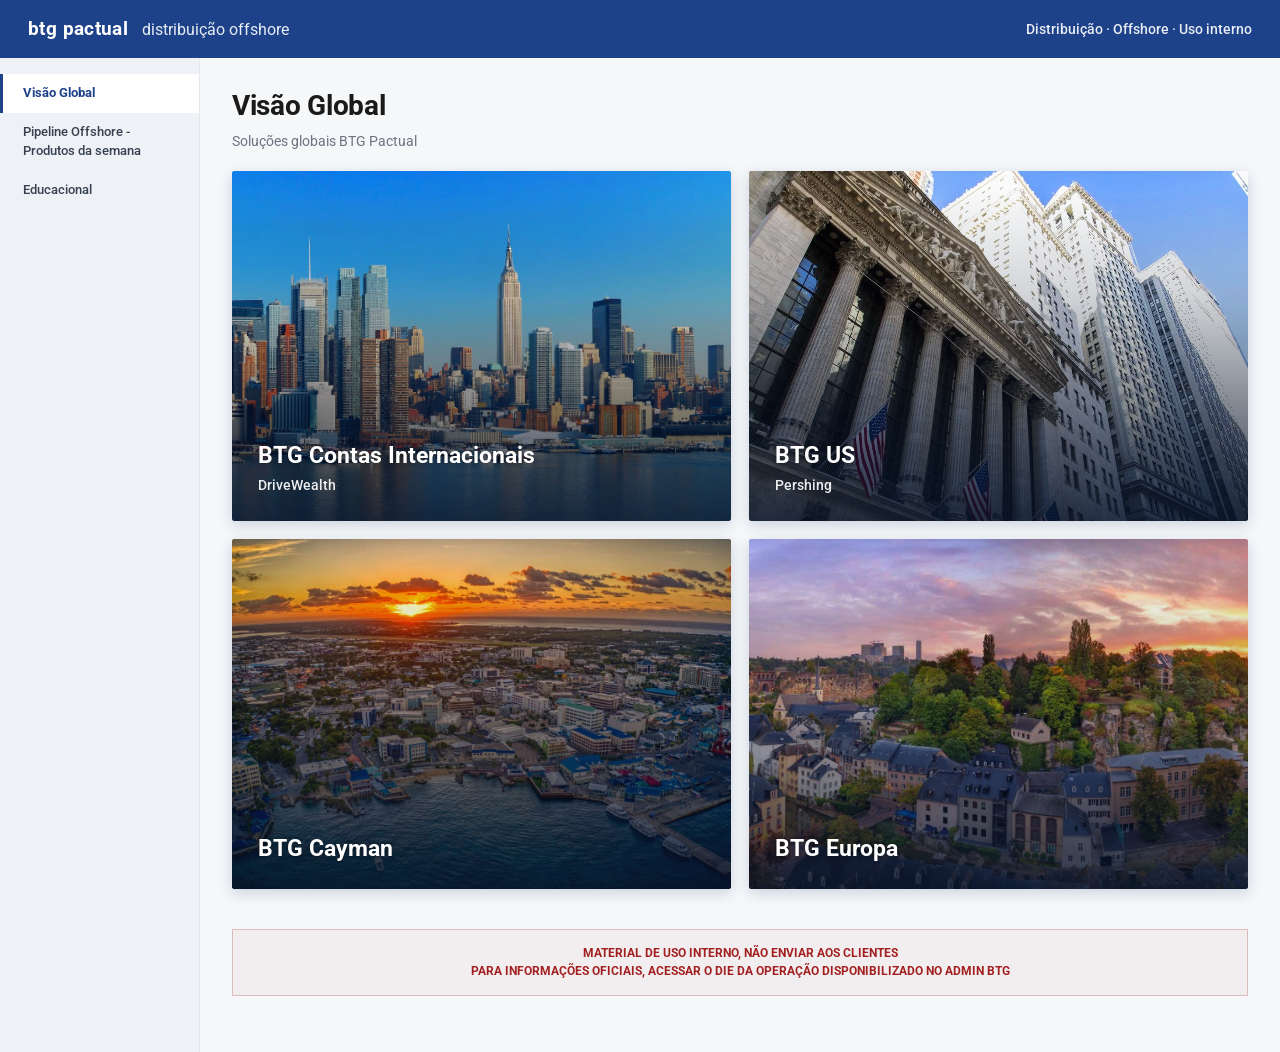
==== index.html @ d30102b4 "Update global platform card images Co-authored-by: Copilot <223556219+Copilot@users.noreply.github.c" ====
<!DOCTYPE html>
<html lang="pt-BR">
<head>
<meta charset="UTF-8"/>
<meta name="viewport" content="width=device-width, initial-scale=1"/>
<title>Visão Global — Distribuição Offshore | BTG Pactual</title>
<link rel="preconnect" href="https://fonts.googleapis.com"/>
<link rel="preconnect" href="https://fonts.gstatic.com" crossorigin/>
<link href="https://fonts.googleapis.com/css2?family=Roboto:wght@400;500;700&display=swap" rel="stylesheet"/>
<link rel="stylesheet" href="./hub.css"/>
</head>
<body>
<header class="topbar">
  <div class="topbar-brand">btg pactual <span>distribuição offshore</span></div>
  <div class="topbar-right">Distribuição · Offshore · Uso interno</div>
</header>
<div class="layout">
  <nav class="sidebar" aria-label="Navegação">
    <a class="nav-item active" href="./index.html">Visão Global</a>
    <a class="nav-item" href="./empresas.html">Pipeline Offshore - Produtos da semana</a>
    <a class="nav-item" href="./educacional.html">Educacional</a>
  </nav>
  <main class="main">
    <div class="page-head">
      <div>
        <h1>Visão Global</h1>
        <p class="sub">Soluções globais BTG Pactual</p>
      </div>
    </div>
    <div class="global-cards" aria-label="Soluções globais">
      <a class="global-card global-card-contas" href="./contas-internacionais.html" aria-label="BTG Contas Internacionais (DriveWealth)">
        <span class="global-card-title">BTG Contas Internacionais</span>
        <span class="global-card-detail">DriveWealth</span>
      </a>
      <a class="global-card global-card-us" href="./btg-us.html" aria-label="BTG US (Pershing)">
        <span class="global-card-title">BTG US</span>
        <span class="global-card-detail">Pershing</span>
      </a>
      <a class="global-card global-card-cayman" href="./btg-cayman.html" aria-label="BTG Cayman">
        <span class="global-card-title">BTG Cayman</span>
      </a>
      <a class="global-card global-card-europa" href="./btg-europa.html" aria-label="BTG Europa">
        <span class="global-card-title">BTG Europa</span>
      </a>
    </div>
    <p class="footer-alert">
      <strong>MATERIAL DE USO INTERNO, NÃO ENVIAR AOS CLIENTES</strong><br />
      <strong>PARA INFORMAÇÕES OFICIAIS, ACESSAR O DIE DA OPERAÇÃO DISPONIBILIZADO NO ADMIN BTG</strong>
    </p>
  </main>
</div>
</body>
</html>
---- hub.css ----
:root{
  --navy:#1D428A;--navy-deep:#0F2A5C;--ink:#1a1a1a;--muted:#6b7280;--line:#e5e7eb;
  --bg:#F5F7F9;--card:#ffffff;--link:#1D428A;--up:#0d7a3f;--down:#c0392b;
  --font:"Roboto",system-ui,-apple-system,sans-serif;
}
*{box-sizing:border-box;margin:0;padding:0}
body{font-family:var(--font);color:var(--ink);background:var(--bg);min-height:100vh;line-height:1.45;-webkit-font-smoothing:antialiased}
.topbar{background:var(--navy);color:#fff;padding:0 28px;height:58px;display:flex;align-items:center;justify-content:space-between}
.topbar-brand{font-size:19px;font-weight:700;letter-spacing:.02em;text-transform:lowercase}
.topbar-brand span{font-weight:400;opacity:.9;margin-left:8px;font-size:16px;text-transform:none;letter-spacing:0}
.topbar-right{font-size:14px;opacity:.9;font-weight:500}
.layout{display:flex;min-height:calc(100vh - 58px)}
.sidebar{width:200px;flex-shrink:0;background:#eef1f5;border-right:1px solid var(--line);padding:16px 0;display:flex;flex-direction:column}
.nav-item{display:block;width:100%;text-align:left;appearance:none;border:0;background:transparent;padding:10px 20px;font:inherit;font-size:13px;font-weight:500;color:#374151;cursor:pointer;border-left:3px solid transparent;text-decoration:none}
.nav-item:hover{background:rgba(255,255,255,.55);text-decoration:none;color:#374151}
.nav-item.active{background:#fff;color:var(--navy);border-left-color:var(--navy);font-weight:700}
.main{flex:1;min-width:0;padding:28px 32px 56px}
.page-head{display:flex;justify-content:space-between;align-items:flex-start;gap:16px;margin-bottom:20px;flex-wrap:wrap}
.page-head h1{font-size:28px;font-weight:700;color:var(--ink);letter-spacing:-.01em}
.page-head .sub{margin-top:4px;font-size:14px;color:var(--muted)}
.sec-head{margin:28px 0 12px}
.sec-head:first-child{margin-top:8px}
.sec-head h2{font-size:18px;font-weight:700;color:var(--ink)}
.sec-head p{font-size:13px;color:var(--muted);margin-top:2px}
.table-wrap{background:var(--card);border:1px solid var(--line);border-radius:2px;overflow:auto}
.data-table{width:100%;border-collapse:collapse;font-size:13px}
.data-table thead th{text-align:left;font-size:11px;font-weight:500;color:var(--muted);letter-spacing:.02em;padding:10px 14px;border-bottom:1px solid var(--line);white-space:nowrap;background:#fafbfc}
.data-table thead th+th{border-left:1px solid #eef0f3}
.data-table tbody td{padding:12px 14px;border-bottom:1px solid #f0f2f5;vertical-align:middle}
.footer-alert{display:block;margin:40px 0 0;text-align:center;font-size:12px;font-weight:700;color:#a32020;line-height:1.55;padding:14px 16px;border:1px solid rgba(163,32,32,.25);background:rgba(163,32,32,.04)}
.ov-grid{display:grid;grid-template-columns:180px 1fr;gap:20px;align-items:start;margin-top:8px}
.ov-stat{background:var(--card);border:1px solid var(--line);border-radius:2px;padding:22px 20px;text-align:center}
.ov-stat-n{font-size:40px;font-weight:700;color:var(--navy);line-height:1}
.ov-stat-l{margin-top:8px;font-size:13px;color:var(--muted);font-weight:500}
.ov-panel{background:var(--card);border:1px solid var(--line);border-radius:2px;padding:18px 20px}
.ov-panel h2{font-size:15px;font-weight:700;margin-bottom:14px;color:var(--ink)}
.ov-empty{font-size:13px;color:var(--muted);padding:8px 0 4px}
.global-cards{display:grid;grid-template-columns:repeat(2,minmax(0,1fr));gap:18px}
.global-card{position:relative;min-height:350px;display:flex;flex-direction:column;justify-content:flex-end;overflow:hidden;padding:26px;color:#fff;text-decoration:none;background-color:var(--navy-deep);background-position:center;background-size:cover;border-radius:3px;box-shadow:0 4px 14px rgba(15,42,92,.18);transition:transform .18s ease,box-shadow .18s ease}
.global-card::after{position:absolute;inset:0;z-index:0;content:"";background:inherit;filter:brightness(1.08) contrast(1.06) saturate(1.1)}
.global-card::before{position:absolute;inset:0;z-index:1;content:"";background:linear-gradient(180deg,rgba(8,20,40,.02) 5%,rgba(8,20,40,.18) 35%,rgba(8,20,40,.84) 100%);transition:background .18s ease}
.global-card:hover,.global-card:focus-visible{transform:translateY(-3px);box-shadow:0 9px 22px rgba(15,42,92,.28);outline:2px solid #fff;outline-offset:-5px}
.global-card-title,.global-card-detail{position:relative;z-index:2}
.global-card-title{font-size:23px;font-weight:700;line-height:1.2;text-shadow:0 1px 5px rgba(0,0,0,.4)}
.global-card-detail{margin-top:5px;font-size:14px;font-weight:500;opacity:.92}
.global-card-contas{background-image:url("./card-btg-contas-internacionais.jpeg");background-position:center 60%}
.global-card-us{background-image:url("./card-btg-us.jpeg");background-position:center 52%}
.global-card-cayman{background-image:url("./card-btg-cayman.jpeg");background-position:center 58%}
.global-card-europa{background-image:url("./card-btg-europa.jpeg")}
.global-card-europa{background-position:center 76%}
.pipeline-section+.pipeline-section{margin-top:28px}
.pipeline-cards,.section-cards{display:grid;gap:16px}
.pipeline-cards-three{grid-template-columns:repeat(3,minmax(0,1fr))}
.pipeline-cards-two,.section-cards{grid-template-columns:repeat(2,minmax(0,1fr))}
.pipeline-card{min-height:150px;display:flex;flex-direction:column;justify-content:center;gap:8px;padding:20px;background:var(--card);border:1px solid var(--line);border-left:4px solid var(--navy);box-shadow:0 2px 8px rgba(15,42,92,.06)}
.pipeline-card-number,.section-card-icon{font-size:11px;font-weight:700;letter-spacing:.08em;color:var(--navy)}
.pipeline-card h3{font-size:16px;font-weight:700;color:var(--ink)}
.pipeline-card p{font-size:13px;color:var(--muted)}
.pipeline-card .pipeline-description{line-height:1.55}
.pipeline-footnote{display:block;font-size:12px}
.pipeline-chart{display:block;width:100%;height:auto;max-height:230px;object-fit:contain}
.pipeline-details,.investment-details{display:grid;gap:8px;margin:0}
.pipeline-details div,.investment-details div{display:flex;justify-content:space-between;gap:12px;padding-top:7px;border-top:1px solid #eef0f3}
.pipeline-details dt,.investment-details dt{font-size:12px;color:var(--muted)}
.pipeline-details dd,.investment-details dd{font-size:12px;font-weight:500;text-align:right}
.section-card{min-height:150px;display:flex;flex-direction:column;justify-content:center;gap:9px;padding:22px;background:var(--card);border:1px solid var(--line);border-left:4px solid var(--navy);color:var(--ink);text-decoration:none;box-shadow:0 2px 8px rgba(15,42,92,.06);transition:transform .18s ease,box-shadow .18s ease}
.section-card:hover,.section-card:focus-visible{transform:translateY(-2px);box-shadow:0 7px 16px rgba(15,42,92,.14);outline:2px solid var(--navy);outline-offset:2px}
.section-card-title{font-size:19px;font-weight:700;color:var(--navy)}
.section-card-detail{font-size:13px;color:var(--muted)}
.section-cards>.section-card:only-child{grid-column:1/-1}
.product-section{scroll-margin-top:24px;margin-top:24px;padding:20px 22px;background:var(--card);border:1px solid var(--line)}
.product-menu h2{font-size:18px;font-weight:700}
.product-section p{margin-top:8px;font-size:13px;color:var(--muted)}
.product-browser{display:grid;grid-template-columns:220px minmax(0,1fr);gap:20px;align-items:start}
.product-menu{padding:18px;background:#fafbfc;border:1px solid var(--line)}
.product-tabs{display:flex;flex-direction:column;gap:6px;margin-top:14px}
.product-tab{padding:10px 12px;border:0;border-left:3px solid transparent;background:transparent;color:#374151;text-align:left;font:inherit;font-size:13px;cursor:pointer}
.product-tab:hover{background:#eef1f5}
.product-tab:focus-visible{outline:2px solid var(--navy);outline-offset:2px}
.product-tab[aria-selected="true"]{border-left-color:var(--navy);background:#eef3fb;color:var(--navy);font-weight:700}
.product-content{min-width:0}
.product-panel[hidden]{display:none}
.product-empty{padding:18px;background:#fafbfc;border:1px solid var(--line)}
.investment-products{display:grid;grid-template-columns:repeat(2,minmax(0,1fr));gap:16px;margin-top:16px}
.product-panel .investment-products{margin-top:0}
.investment-card{display:flex;flex-direction:column;align-items:flex-start;gap:10px;padding:20px;background:var(--card);border:1px solid var(--line);border-left:4px solid var(--navy);box-shadow:0 2px 8px rgba(15,42,92,.06)}
.investment-card .investment-type{margin:0;font-size:12px;font-weight:500;color:var(--muted)}
.investment-card h3{font-size:16px;line-height:1.35;color:var(--navy)}
.investment-card .investment-name{margin:0;font-size:14px;font-weight:500;line-height:1.5;color:var(--ink)}
.investment-return{display:flex;align-items:baseline;gap:7px;color:var(--up);font-size:13px}
.investment-return strong{font-size:18px}
.investment-return span{font-size:12px}
.investment-details{width:100%;margin-top:3px}
.etf-browser{display:grid;grid-template-columns:minmax(190px,230px) minmax(0,1fr);gap:16px;align-items:start}
.etf-class-menu{display:flex;flex-direction:column;gap:4px;padding:14px;background:#fafbfc;border:1px solid var(--line);max-height:620px;overflow-y:auto}
.etf-class-tab{width:100%;padding:9px 10px;border:0;border-left:3px solid transparent;background:transparent;color:#374151;text-align:left;font:inherit;font-size:12px;line-height:1.35;cursor:pointer}
.etf-class-tab:hover,.etf-class-tab:focus-visible{background:#eef1f5;outline:none}
.etf-class-tab.active{border-left-color:var(--navy);background:#eef3fb;color:var(--navy);font-weight:700}
.etf-group-head{margin-bottom:12px;padding:12px 14px;background:var(--navy);color:#fff}
.etf-group-head h3{font-size:15px}
.etf-products{display:grid;grid-template-columns:repeat(2,minmax(0,1fr));gap:12px}
.etf-card{display:flex;flex-direction:column;gap:10px;padding:16px;background:#fff;border:1px solid var(--line);border-left:3px solid var(--navy);box-shadow:0 2px 8px rgba(15,42,92,.05)}
.etf-card h4{font-size:14px;line-height:1.35;color:var(--navy)}
.etf-details{display:grid;gap:7px}
.etf-details div{display:flex;justify-content:space-between;gap:10px;padding-top:6px;border-top:1px solid #eef0f3}
.etf-details dt{font-size:11px;color:var(--muted)}
.etf-details dd{font-size:11px;font-weight:500;text-align:right}
.fixed-income-browser{display:grid;grid-template-columns:minmax(190px,230px) minmax(0,1fr);gap:16px;align-items:start}
.fixed-income-class-menu{display:flex;flex-direction:column;gap:4px;padding:14px;background:#fafbfc;border:1px solid var(--line)}
.fixed-income-class-tab{width:100%;padding:9px 10px;border:0;border-left:3px solid transparent;background:transparent;color:#374151;text-align:left;font:inherit;font-size:12px;line-height:1.35;cursor:pointer}
.fixed-income-class-tab:hover,.fixed-income-class-tab:focus-visible{background:#eef1f5;outline:none}
.fixed-income-class-tab.active{border-left-color:var(--navy);background:#eef3fb;color:var(--navy);font-weight:700}
.fixed-income-group-head{margin-bottom:12px;padding:12px 14px;background:var(--navy);color:#fff}
.fixed-income-group-head h3{font-size:15px}
.fixed-income-products{display:grid;grid-template-columns:repeat(2,minmax(0,1fr));gap:12px}
.fixed-income-card{display:flex;flex-direction:column;gap:10px;padding:16px;background:#fff;border:1px solid var(--line);border-left:3px solid var(--navy);box-shadow:0 2px 8px rgba(15,42,92,.05)}
.fixed-income-card h4{font-size:14px;line-height:1.35;color:var(--navy)}
.fixed-income-details{display:grid;gap:7px}
.fixed-income-details div{display:flex;justify-content:space-between;gap:10px;padding-top:6px;border-top:1px solid #eef0f3}
.fixed-income-details dt{font-size:11px;color:var(--muted)}
.fixed-income-details dd{font-size:11px;font-weight:500;text-align:right}
.product-rate-notice{margin:0 0 12px;padding:10px 12px;background:#eef3fb;border-left:3px solid var(--navy);color:#35445d;font-size:12px;line-height:1.45}
.faq-notice{margin:0 0 18px;padding:12px 14px;background:#eef3fb;border-left:3px solid var(--navy);color:#35445d;font-size:13px}
.faq-layout{display:grid;grid-template-columns:minmax(220px,280px) minmax(0,1fr);gap:22px;align-items:start}
.faq-sidebar{position:sticky;top:18px;max-height:calc(100vh - 36px);overflow:auto;padding:18px;background:var(--card);border:1px solid var(--line)}
.faq-sidebar h2{margin-bottom:12px;font-size:16px}
.faq-topic-list{display:flex;flex-direction:column;gap:4px}
.faq-topic-button{width:100%;padding:9px 10px;border:0;border-left:3px solid transparent;background:transparent;color:#374151;text-align:left;font:inherit;font-size:12px;line-height:1.35;cursor:pointer}
.faq-topic-button:hover,.faq-topic-button:focus-visible{background:#eef1f5;outline:none}
.faq-topic-button.active{border-left-color:var(--navy);background:#eef3fb;color:var(--navy);font-weight:700}
.faq-question>summary::-webkit-details-marker{display:none}
.faq-question>summary::after{position:absolute;right:16px;top:50%;content:"+";font-size:18px;font-weight:400;color:var(--navy);transform:translateY(-50%)}
.faq-question[open]>summary::after{content:"−"}
.faq-category{scroll-margin-top:20px;margin-bottom:26px}
.faq-category[hidden]{display:none}
.faq-category h2{margin-bottom:14px;font-size:21px;color:var(--ink)}
.faq-subtopic{margin:20px 0 8px;font-size:15px;color:var(--navy)}
.faq-question{scroll-margin-top:16px;margin:0 0 8px;background:var(--card);border:1px solid var(--line)}
.faq-question>summary{position:relative;display:flex;align-items:flex-start;gap:12px;padding:15px 44px 15px 16px;font-size:14px;font-weight:500;cursor:pointer;list-style:none}
.faq-question[open]>summary{color:var(--navy);border-bottom:1px solid var(--line)}
.faq-question-number{flex:0 0 28px;color:var(--navy);font-size:11px;font-weight:700;letter-spacing:.04em}
.faq-answer{padding:14px 18px 17px 56px}
.faq-answer p{color:#374151;font-size:13px;line-height:1.7;white-space:pre-line}
.faq-back{margin-top:22px;font-size:13px}
.faq-back a{color:var(--navy);text-underline-offset:2px}
.faq-source{margin-top:22px;color:var(--muted);font-size:12px}
.faq-source a{color:var(--navy);text-underline-offset:2px}
@media (max-width:860px){
  .layout{flex-direction:column}
  .sidebar{width:100%;flex-direction:row;overflow-x:auto;padding:8px;border-right:0;border-bottom:1px solid var(--line)}
  .nav-item{border-left:0;border-bottom:2px solid transparent;white-space:nowrap;padding:8px 12px}
  .nav-item.active{border-bottom-color:var(--navy)}
  .main{padding:20px 16px 48px}
  .ov-grid{grid-template-columns:1fr}
  .global-cards{grid-template-columns:1fr}
  .global-card{min-height:280px}
  .pipeline-cards-three,.pipeline-cards-two,.section-cards,.investment-products{grid-template-columns:1fr}
  .product-browser{grid-template-columns:1fr}
  .product-tabs{flex-direction:row;overflow-x:auto}
  .product-tab{flex:0 0 auto;white-space:nowrap}
  .etf-browser{grid-template-columns:1fr}
  .etf-class-menu{max-height:none;flex-direction:row;overflow-x:auto}
  .etf-class-tab{flex:0 0 190px;border-left:0;border-bottom:3px solid transparent}
  .etf-class-tab.active{border-bottom-color:var(--navy)}
  .etf-products{grid-template-columns:1fr}
  .fixed-income-browser{grid-template-columns:1fr}
  .fixed-income-class-menu{flex-direction:row;overflow-x:auto}
  .fixed-income-class-tab{flex:0 0 190px;border-left:0;border-bottom:3px solid transparent}
  .fixed-income-class-tab.active{border-bottom-color:var(--navy)}
  .fixed-income-products{grid-template-columns:1fr}
  .faq-layout{grid-template-columns:1fr}
  .faq-sidebar{position:static;max-height:none}
  .faq-topic-list{flex-direction:row;overflow-x:auto}
  .faq-topic-button{flex:0 0 190px;border-left:0;border-bottom:3px solid transparent}
  .faq-topic-button.active{border-bottom-color:var(--navy)}
  .topbar{height:auto;min-height:58px;padding:12px 16px;flex-wrap:wrap;gap:6px}
  .topbar-brand{font-size:17px}
  .topbar-brand span{font-size:14px}
  .topbar-right{font-size:12px}
}
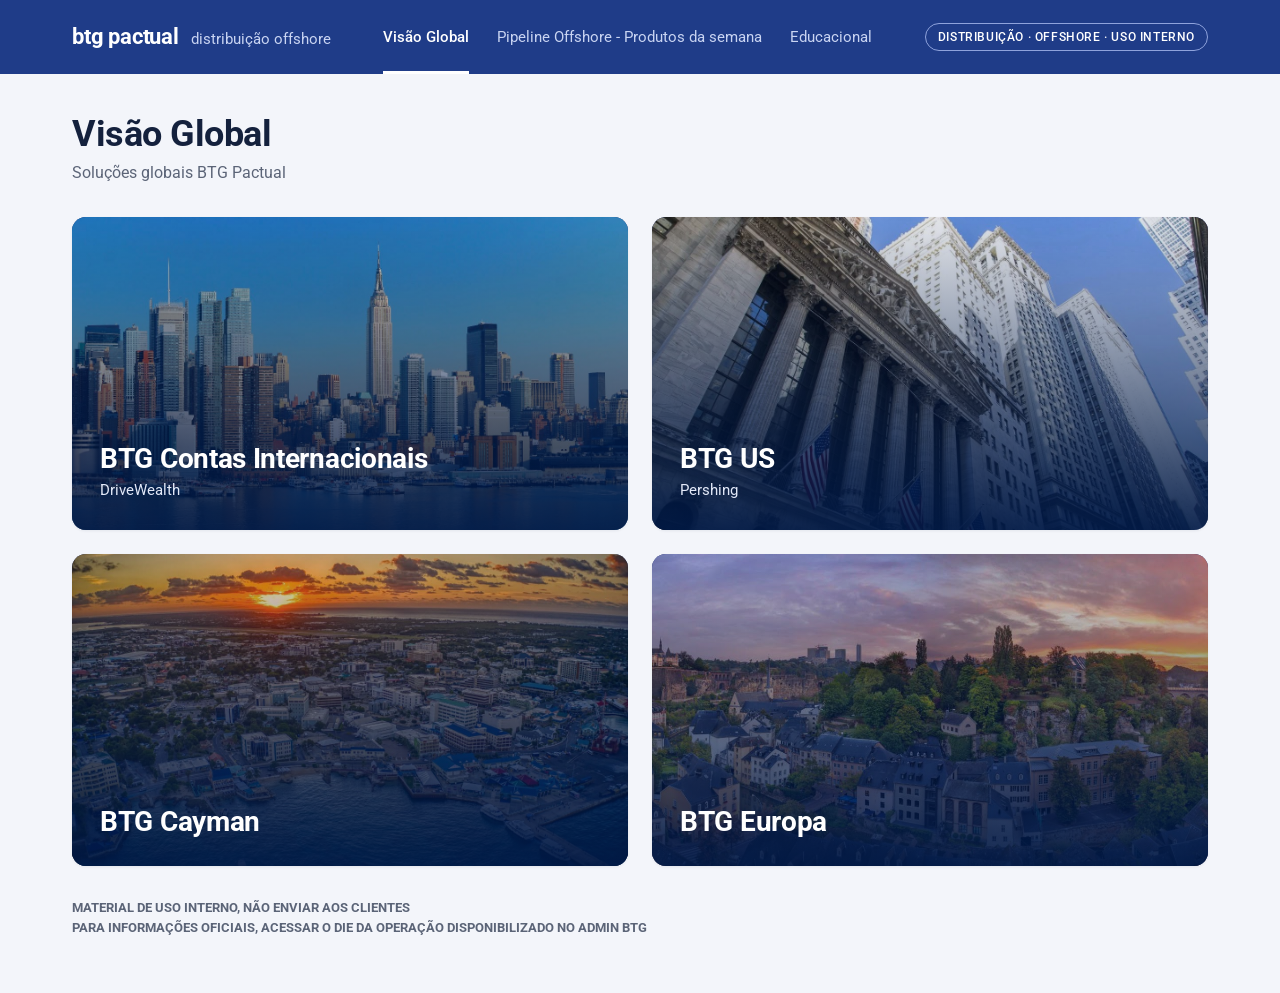
==== commit 50f6e9ed: "Apply shared stylesheet to global homepage Co-authored-by: Copilot <223556219+Copilot@users.noreply." ====
--- a/index.html
+++ b/index.html
@@ -1,53 +1,69 @@
 <!DOCTYPE html>
 <html lang="pt-BR">
 <head>
-<meta charset="UTF-8"/>
-<meta name="viewport" content="width=device-width, initial-scale=1"/>
-<title>Visão Global — Distribuição Offshore | BTG Pactual</title>
-<link rel="preconnect" href="https://fonts.googleapis.com"/>
-<link rel="preconnect" href="https://fonts.gstatic.com" crossorigin/>
-<link href="https://fonts.googleapis.com/css2?family=Roboto:wght@400;500;700&display=swap" rel="stylesheet"/>
-<link rel="stylesheet" href="./hub.css"/>
+  <meta charset="UTF-8">
+  <meta name="viewport" content="width=device-width, initial-scale=1">
+  <title>Visão Global — Distribuição Offshore | BTG Pactual</title>
+  <link rel="stylesheet" href="style.css">
 </head>
 <body>
 <header class="topbar">
-  <div class="topbar-brand">btg pactual <span>distribuição offshore</span></div>
-  <div class="topbar-right">Distribuição · Offshore · Uso interno</div>
+  <div class="topbar__inner">
+    <div class="brand">
+      <span class="brand__name">btg pactual</span>
+      <span class="brand__sub">distribuição offshore</span>
+    </div>
+    <nav class="nav" aria-label="Navegação">
+      <a href="./index.html" class="is-active">Visão Global</a>
+      <a href="./empresas.html">Pipeline Offshore - Produtos da semana</a>
+      <a href="./educacional.html">Educacional</a>
+    </nav>
+    <span class="topbar__tag">Distribuição · Offshore · Uso interno</span>
+  </div>
 </header>
-<div class="layout">
-  <nav class="sidebar" aria-label="Navegação">
-    <a class="nav-item active" href="./index.html">Visão Global</a>
-    <a class="nav-item" href="./empresas.html">Pipeline Offshore - Produtos da semana</a>
-    <a class="nav-item" href="./educacional.html">Educacional</a>
-  </nav>
-  <main class="main">
-    <div class="page-head">
-      <div>
-        <h1>Visão Global</h1>
-        <p class="sub">Soluções globais BTG Pactual</p>
+<main class="container page">
+  <header class="page-header">
+    <h1>Visão Global</h1>
+    <p>Soluções globais BTG Pactual</p>
+  </header>
+
+  <section class="grid grid--2" aria-label="Soluções globais">
+    <a class="photo-card" href="./contas-internacionais.html" aria-label="BTG Contas Internacionais (DriveWealth)">
+      <img class="photo-card__img" src="card-btg-contas-internacionais.jpeg" alt="">
+      <div class="photo-card__body">
+        <div>
+          <div class="photo-card__title">BTG Contas Internacionais</div>
+          <div class="photo-card__sub">DriveWealth</div>
+        </div>
       </div>
-    </div>
-    <div class="global-cards" aria-label="Soluções globais">
-      <a class="global-card global-card-contas" href="./contas-internacionais.html" aria-label="BTG Contas Internacionais (DriveWealth)">
-        <span class="global-card-title">BTG Contas Internacionais</span>
-        <span class="global-card-detail">DriveWealth</span>
-      </a>
-      <a class="global-card global-card-us" href="./btg-us.html" aria-label="BTG US (Pershing)">
-        <span class="global-card-title">BTG US</span>
-        <span class="global-card-detail">Pershing</span>
-      </a>
-      <a class="global-card global-card-cayman" href="./btg-cayman.html" aria-label="BTG Cayman">
-        <span class="global-card-title">BTG Cayman</span>
-      </a>
-      <a class="global-card global-card-europa" href="./btg-europa.html" aria-label="BTG Europa">
-        <span class="global-card-title">BTG Europa</span>
-      </a>
-    </div>
-    <p class="footer-alert">
+    </a>
+    <a class="photo-card" href="./btg-us.html" aria-label="BTG US (Pershing)">
+      <img class="photo-card__img" src="card-btg-us.jpeg" alt="">
+      <div class="photo-card__body">
+        <div>
+          <div class="photo-card__title">BTG US</div>
+          <div class="photo-card__sub">Pershing</div>
+        </div>
+      </div>
+    </a>
+    <a class="photo-card" href="./btg-cayman.html" aria-label="BTG Cayman">
+      <img class="photo-card__img" src="card-btg-cayman.jpeg" alt="">
+      <div class="photo-card__body">
+        <div class="photo-card__title">BTG Cayman</div>
+      </div>
+    </a>
+    <a class="photo-card" href="./btg-europa.html" aria-label="BTG Europa">
+      <img class="photo-card__img" src="card-btg-europa.jpeg" alt="">
+      <div class="photo-card__body">
+        <div class="photo-card__title">BTG Europa</div>
+      </div>
+    </a>
+  </section>
+
+  <p class="disclaimer">
       <strong>MATERIAL DE USO INTERNO, NÃO ENVIAR AOS CLIENTES</strong><br />
       <strong>PARA INFORMAÇÕES OFICIAIS, ACESSAR O DIE DA OPERAÇÃO DISPONIBILIZADO NO ADMIN BTG</strong>
-    </p>
-  </main>
-</div>
+  </p>
+</main>
 </body>
 </html>
--- a/style.css
+++ b/style.css
@@ -0,0 +1,451 @@
+/* =========================================================================
+   BTG Distribuição Offshore · style.css
+   Padrão único para todas as páginas (Visão Global, plataformas, Pipeline,
+   Educacional e FAQ). Funciona no celular e no PC.
+
+   COMO USAR
+   1. Coloque este arquivo na mesma pasta dos .html (ou em /css e ajuste o caminho).
+   2. Em cada página, dentro do <head>:
+        <meta name="viewport" content="width=device-width, initial-scale=1">
+        <link rel="stylesheet" href="style.css">
+   3. Use as classes abaixo. Os DADOS (textos, números, ISIN) continuam os seus.
+      Veja exemplos.html para a estrutura de cada componente.
+
+   SUMÁRIO
+   1. Variáveis e base        6. Cards, badges e métricas
+   2. Cabeçalho e menu        7. Gráficos e "Ver detalhes"
+   3. Títulos e botões        8. Visão Global (cards com foto)
+   4. Abas, pílulas e busca   9. Educacional
+   5. Grades                  10. FAQ (lateral + acordeão)
+                              11. Responsivo (celular)
+   ========================================================================= */
+
+@import url("https://fonts.googleapis.com/css2?family=Roboto:wght@400;500;700&display=swap");
+
+/* 1. VARIÁVEIS E BASE ---------------------------------------------------- */
+:root {
+  --azul: #1F3C88;
+  --azul-escuro: #14286B;
+  --azul-claro: #E6ECFA;
+  --azul-borda: #C5D0EC;
+  --azul-topo: #C9D4F2;
+  --texto: #14213D;
+  --texto-2: #3A4358;
+  --muted: #5B6477;
+  --borda: #DDE3EE;
+  --linha: #E4E9F2;
+  --fundo: #F3F5FA;
+  --branco: #FFFFFF;
+  --verde: #0B7A4B;
+  --vermelho: #B42318;
+  --raio: 14px;
+  --sombra: 0 1px 3px rgba(20, 33, 61, 0.07);
+  --sombra-hover: 0 6px 18px rgba(20, 33, 61, 0.12);
+  --container: 1136px;
+}
+
+*, *::before, *::after { box-sizing: border-box; }
+
+html { -webkit-text-size-adjust: 100%; }
+
+body {
+  margin: 0;
+  background: var(--fundo);
+  color: var(--texto);
+  font-family: Roboto, system-ui, -apple-system, "Segoe UI", sans-serif;
+  font-size: 16px;
+  line-height: 1.5;
+}
+
+h1, h2, h3, p { margin: 0; }
+img { max-width: 100%; }
+a { color: var(--azul); }
+a:hover { color: var(--azul-escuro); }
+
+:where(a, button, input, summary):focus-visible {
+  outline: 3px solid #8FA3DC;
+  outline-offset: 2px;
+}
+
+.container {
+  width: 100%;
+  max-width: calc(var(--container) + 48px);
+  margin: 0 auto;
+  padding: 0 24px;
+}
+
+.page { padding-top: 40px; padding-bottom: 56px; display: flex; flex-direction: column; gap: 32px; }
+
+.sr-only {
+  position: absolute; width: 1px; height: 1px; overflow: hidden;
+  clip: rect(0 0 0 0); white-space: nowrap;
+}
+
+/* 2. CABEÇALHO E MENU ---------------------------------------------------- */
+.topbar { background: var(--azul); color: #fff; }
+
+.topbar__inner {
+  max-width: calc(var(--container) + 48px);
+  margin: 0 auto;
+  padding: 0 24px;
+  min-height: 72px;
+  display: flex; flex-wrap: wrap; align-items: center; justify-content: space-between;
+  gap: 12px 32px;
+}
+
+.brand { display: flex; align-items: baseline; gap: 12px; }
+.brand__name { font-size: 22px; font-weight: 700; letter-spacing: -0.2px; }
+.brand__sub { font-size: 15px; color: var(--azul-topo); }
+
+.nav { display: flex; flex-wrap: wrap; gap: 8px 28px; align-items: stretch; }
+.nav a {
+  color: var(--azul-topo);
+  text-decoration: none;
+  font-size: 15px;
+  padding: 26px 0 22px;
+  border-bottom: 3px solid transparent;
+}
+.nav a:hover { color: #fff; }
+.nav a.is-active, .nav a[aria-current="page"] {
+  color: #fff; font-weight: 500; border-bottom-color: #fff;
+}
+
+.topbar__tag {
+  font-size: 12px; font-weight: 500; letter-spacing: 0.6px; text-transform: uppercase;
+  color: #fff; border: 1px solid #8FA3DC; border-radius: 999px; padding: 4px 12px;
+}
+
+/* 3. TÍTULOS E BOTÕES ---------------------------------------------------- */
+.page-header { display: flex; flex-direction: column; gap: 6px; }
+.page-header h1 { font-size: 36px; line-height: 1.15; font-weight: 700; letter-spacing: -0.5px; }
+.page-header p { font-size: 16px; color: var(--muted); }
+
+.page-header--row {
+  flex-direction: row; flex-wrap: wrap; align-items: flex-end; justify-content: space-between; gap: 20px;
+}
+.page-header--row > div { display: flex; flex-direction: column; gap: 6px; }
+
+.section-title { display: flex; align-items: baseline; gap: 12px; }
+.section-title h2 { font-size: 24px; font-weight: 700; }
+.section-title .count { font-size: 14px; color: var(--muted); }
+
+.btn {
+  display: inline-flex; align-items: center; gap: 10px;
+  font: inherit; font-size: 15px; font-weight: 500; text-decoration: none;
+  color: var(--azul); background: #fff;
+  border: 1px solid var(--azul-borda); border-radius: 10px;
+  padding: 12px 18px; min-height: 44px; cursor: pointer;
+}
+.btn:hover { border-color: var(--azul); color: var(--azul-escuro); }
+
+.back-link {
+  display: inline-flex; align-items: center; gap: 6px;
+  font-size: 14px; font-weight: 500; text-decoration: none; min-height: 28px;
+}
+
+.note {
+  display: flex; align-items: flex-start; gap: 12px;
+  background: #EAF0FC; border: 1px solid var(--azul-borda); border-radius: 12px;
+  padding: 14px 18px; font-size: 14px; line-height: 1.55;
+}
+
+.disclaimer { font-size: 13px; line-height: 1.5; color: var(--muted); }
+
+/* 4. ABAS, PÍLULAS E BUSCA ----------------------------------------------- */
+.pills { display: flex; flex-wrap: wrap; gap: 8px; }
+
+.pill {
+  font: inherit; font-size: 15px; color: var(--texto); background: #fff;
+  border: 1px solid var(--azul-borda); border-radius: 999px;
+  padding: 11px 20px; min-height: 44px; cursor: pointer;
+}
+.pill:hover { border-color: var(--azul); }
+.pill.is-active, .pill[aria-selected="true"] {
+  background: var(--azul); border-color: var(--azul); color: #fff; font-weight: 500;
+}
+
+/* Subcategorias (ex.: ETFs: Caixa e Curto Prazo, Títulos Globais) */
+.chips { display: flex; flex-wrap: wrap; gap: 8px; }
+.chip {
+  font: inherit; font-size: 14px; color: var(--muted); background: transparent;
+  border: 1px solid var(--azul-borda); border-radius: 8px;
+  padding: 9px 16px; min-height: 44px; cursor: pointer;
+}
+.chip:hover { border-color: var(--azul); }
+.chip.is-active, .chip[aria-selected="true"] {
+  color: var(--azul); background: var(--azul-claro); border-color: var(--azul); font-weight: 500;
+}
+
+/* Subabas com sublinhado (ex.: Títulos Soberanos / Corporativos) */
+.subtabs { display: flex; flex-wrap: wrap; gap: 28px; border-bottom: 1px solid var(--borda); }
+.subtab {
+  font: inherit; font-size: 16px; color: var(--muted); background: transparent; border: 0;
+  border-bottom: 3px solid transparent; margin-bottom: -1px;
+  padding: 12px 0 11px; min-height: 44px; cursor: pointer;
+}
+.subtab.is-active, .subtab[aria-selected="true"] {
+  color: var(--azul); font-weight: 500; border-bottom-color: var(--azul);
+}
+
+.toolbar { display: flex; flex-wrap: wrap; align-items: center; justify-content: space-between; gap: 16px; }
+
+.search {
+  display: flex; align-items: center; gap: 10px;
+  background: #fff; border: 1px solid var(--azul-borda); border-radius: 10px;
+  padding: 0 14px; min-height: 44px; min-width: 260px;
+}
+.search input {
+  font: inherit; font-size: 15px; width: 100%;
+  border: 0; outline: 0; background: transparent; color: var(--texto);
+}
+.search:focus-within { border-color: var(--azul); box-shadow: 0 0 0 3px rgba(31, 60, 136, 0.15); }
+
+/* 5. GRADES -------------------------------------------------------------- */
+/* Quebram sozinhas: 3 colunas no PC, 2 no tablet, 1 no celular. */
+.grid { display: grid; gap: 24px; grid-template-columns: repeat(auto-fit, minmax(min(100%, 340px), 1fr)); }
+.grid--2 { grid-template-columns: repeat(auto-fit, minmax(min(100%, 440px), 1fr)); }
+.grid--3 { grid-template-columns: repeat(auto-fit, minmax(min(100%, 320px), 1fr)); }
+.grid--top { align-items: start; }
+
+/* 6. CARDS, BADGES E MÉTRICAS -------------------------------------------- */
+.card {
+  background: var(--branco);
+  border: 1px solid var(--borda);
+  border-radius: var(--raio);
+  padding: 26px;
+  display: flex; flex-direction: column; gap: 18px;
+  box-shadow: var(--sombra);
+}
+
+.card__head { display: flex; flex-direction: column; align-items: flex-start; gap: 12px; }
+.card__eyebrow { font-size: 13px; color: var(--muted); }
+.card__title { font-size: 20px; line-height: 1.3; font-weight: 700; color: var(--texto); }
+.card__title--sm { font-size: 18px; line-height: 1.35; }
+.card__desc { font-size: 14px; line-height: 1.6; color: var(--texto-2); }
+.card__footnote { font-size: 12px; color: var(--muted); }
+
+.badge {
+  display: inline-block;
+  font-size: 12px; font-weight: 700; letter-spacing: 0.5px; text-transform: uppercase;
+  color: var(--azul); background: var(--azul-claro);
+  border-radius: 6px; padding: 5px 10px;
+}
+.badge--teal   { color: #0B6360; background: #E1F3F1; }
+.badge--purple { color: #4B3FA3; background: #ECE9FA; }
+.badge--amber  { color: #8A5300; background: #FFF1D6; }
+.badge--blue   { color: var(--azul); background: var(--azul-claro); }
+.badge--ticker { text-transform: none; letter-spacing: 0.6px; font-size: 13px; }
+
+/* Número principal do card (retorno, yield, YTW...) */
+.metric { display: flex; flex-wrap: wrap; align-items: baseline; gap: 4px 10px; }
+.metric__value {
+  font-size: 40px; line-height: 1; font-weight: 700; letter-spacing: -1px; color: var(--azul);
+}
+.metric__label { font-size: 14px; color: var(--muted); }
+.metric__value.is-positive { color: var(--verde); }
+.metric__value.is-negative { color: var(--vermelho); }
+.metric__value.is-neutral  { color: var(--muted); }
+
+/* Linha de dados na base do card (aporte, resgate, vencimento, ISIN...) */
+.stats {
+  display: grid; grid-template-columns: repeat(3, minmax(0, 1fr)); gap: 16px;
+  border-top: 1px solid var(--linha); padding-top: 16px;
+}
+.stats--2 { grid-template-columns: repeat(2, minmax(0, 1fr)); }
+.stat { display: flex; flex-direction: column; gap: 4px; min-width: 0; }
+.stat__label { font-size: 12px; color: var(--muted); }
+.stat__value { font-size: 15px; font-weight: 700; }
+.stat--span-2 { grid-column: span 2; }
+.stat--full { grid-column: 1 / -1; }
+
+.isin { display: flex; align-items: center; gap: 6px; font-size: 15px; font-weight: 700; word-break: break-all; }
+.copy-btn {
+  position: relative; flex: none;
+  display: inline-flex; align-items: center; justify-content: center;
+  width: 28px; height: 28px; padding: 0; border: 0; border-radius: 6px;
+  background: transparent; color: var(--azul); cursor: pointer;
+}
+.copy-btn::after { content: ""; position: absolute; inset: -8px; } /* área de toque maior */
+.copy-btn:hover { background: var(--azul-claro); }
+.copy-btn.is-copied { color: var(--verde); }
+
+/* 7. GRÁFICOS E "VER DETALHES" ------------------------------------------- */
+.chart {
+  margin: 0; background: var(--fundo); border: 1px solid var(--borda);
+  border-radius: 10px; padding: 12px; text-align: center;
+}
+.chart img { display: block; width: 100%; height: auto; }
+.chart__zoom {
+  display: inline-block; margin-top: 10px;
+  font-size: 13px; font-weight: 500; text-decoration: none;
+  color: var(--azul); background: #fff; border: 1px solid var(--azul-borda);
+  border-radius: 8px; padding: 8px 14px;
+}
+.chart__zoom:hover { border-color: var(--azul); }
+.chart--placeholder {
+  border-style: dashed; min-height: 180px;
+  display: flex; flex-direction: column; align-items: center; justify-content: center;
+  gap: 8px; color: var(--muted); font-size: 13px;
+}
+
+.details { border-top: 1px solid var(--linha); padding-top: 14px; }
+.details summary {
+  cursor: pointer; list-style: none; min-height: 28px;
+  font-size: 14px; font-weight: 500; color: var(--azul);
+}
+.details summary::-webkit-details-marker { display: none; }
+.details summary::after { content: " ▾"; }
+.details[open] summary::after { content: " ▴"; }
+.details__body {
+  display: grid; grid-template-columns: repeat(2, minmax(0, 1fr)); gap: 14px 16px; padding-top: 14px;
+}
+
+/* 8. VISÃO GLOBAL (cards com foto) --------------------------------------- */
+/* Foto escura com degradê azul-marinho: unifica fotos de tons diferentes. */
+.photo-card {
+  position: relative; display: flex; flex-direction: column; justify-content: flex-end;
+  aspect-ratio: 16 / 9; min-height: 220px;
+  border-radius: var(--raio); overflow: hidden;
+  background: var(--azul-escuro); color: #fff; text-decoration: none;
+  box-shadow: var(--sombra);
+  transition: box-shadow 0.25s ease, transform 0.25s ease;
+}
+.photo-card:hover { color: #fff; box-shadow: var(--sombra-hover); transform: translateY(-2px); }
+.photo-card__img {
+  position: absolute; inset: 0; width: 100%; height: 100%; object-fit: cover;
+  transition: transform 0.5s ease;
+}
+.photo-card:hover .photo-card__img { transform: scale(1.04); }
+.photo-card::before {
+  content: ""; position: absolute; inset: 0; z-index: 1;
+  background: linear-gradient(180deg, rgba(0, 25, 70, 0.1) 0%, rgba(0, 25, 70, 0.92) 100%);
+}
+.photo-card__body {
+  position: relative; z-index: 2; padding: 28px;
+  display: flex; flex-wrap: wrap; align-items: flex-end; justify-content: space-between; gap: 8px 16px;
+}
+.photo-card__title { font-size: 28px; line-height: 1.15; font-weight: 700; letter-spacing: -0.3px; }
+.photo-card__sub { font-size: 15px; color: #E3E9F8; margin-top: 4px; }
+.photo-card__go { font-size: 14px; font-weight: 500; }
+
+/* 9. EDUCACIONAL --------------------------------------------------------- */
+.hero-banner {
+  background: var(--azul); color: #fff; border-radius: 16px; padding: 40px;
+  display: flex; flex-wrap: wrap; align-items: center; justify-content: space-between; gap: 24px;
+}
+.hero-banner__text { display: flex; flex-direction: column; gap: 10px; max-width: 640px; }
+.hero-banner__eyebrow { font-size: 12px; font-weight: 700; letter-spacing: 0.8px; text-transform: uppercase; color: var(--azul-topo); }
+.hero-banner h2 { font-size: 34px; line-height: 1.15; font-weight: 700; letter-spacing: -0.5px; }
+.hero-banner p { font-size: 16px; line-height: 1.55; color: #E3E9F8; }
+.hero-banner__stats { display: flex; gap: 12px; }
+.hero-banner__stat {
+  display: flex; flex-direction: column; gap: 2px; min-width: 90px;
+  background: rgba(255, 255, 255, 0.14); border-radius: 12px; padding: 14px 22px;
+}
+.hero-banner__stat strong { font-size: 28px; line-height: 1.1; }
+.hero-banner__stat span { font-size: 13px; color: #E3E9F8; }
+
+.theme-card { gap: 14px; padding: 24px; }
+.theme-card__top { display: flex; align-items: center; justify-content: space-between; gap: 12px; }
+.theme-card__icon {
+  display: inline-flex; align-items: center; justify-content: center;
+  width: 44px; height: 44px; border-radius: 50%; background: var(--azul-claro); color: var(--azul);
+}
+.theme-card__link {
+  margin-top: auto; display: inline-flex; align-items: center; gap: 6px;
+  font-size: 14px; font-weight: 500; text-decoration: none; min-height: 28px;
+}
+.theme-card__link:hover { text-decoration: underline; }
+
+/* 10. FAQ (temas na lateral + acordeão) ---------------------------------- */
+.faq-layout { display: flex; flex-wrap: wrap; align-items: flex-start; gap: 24px; }
+
+.faq-side {
+  flex: 0 0 260px;
+  background: #fff; border: 1px solid var(--borda); border-radius: var(--raio);
+  padding: 20px 16px; display: flex; flex-direction: column; gap: 12px;
+}
+.faq-side__title { padding: 0 8px; font-size: 16px; font-weight: 700; }
+.faq-side__list { display: flex; flex-direction: column; gap: 2px; }
+
+.faq-theme {
+  display: block; width: 100%; text-align: left;
+  font: inherit; font-size: 15px; color: var(--texto); text-decoration: none;
+  background: transparent; border: 0; border-radius: 8px;
+  padding: 12px 14px; min-height: 44px; cursor: pointer;
+}
+.faq-theme:hover { background: var(--fundo); }
+.faq-theme.is-active, .faq-theme[aria-current="true"], .faq-theme[aria-current="page"] {
+  background: var(--azul-claro); color: var(--azul); font-weight: 500;
+}
+
+.faq-main { flex: 999 1 520px; min-width: 0; display: flex; flex-direction: column; gap: 16px; }
+.faq-main h2 { font-size: 24px; font-weight: 700; }
+.faq-group { font-size: 12px; font-weight: 700; letter-spacing: 0.6px; text-transform: uppercase; color: var(--azul); }
+
+.faq-list { display: flex; flex-direction: column; gap: 10px; }
+
+.faq-item { background: #fff; border: 1px solid var(--borda); border-radius: 12px; overflow: hidden; }
+.faq-item[open], .faq-item.is-open { border-color: var(--azul-borda); }
+.faq-item summary {
+  display: flex; align-items: center; gap: 16px;
+  padding: 18px 20px; min-height: 44px; cursor: pointer; list-style: none;
+}
+.faq-item summary::-webkit-details-marker { display: none; }
+.faq-item__num { min-width: 22px; font-size: 13px; font-weight: 700; color: var(--azul); }
+.faq-item__q { flex: 1; font-size: 16px; font-weight: 500; line-height: 1.4; }
+.faq-item[open] .faq-item__q { color: var(--azul); }
+.faq-item__chev { flex: none; transition: transform 0.2s ease; color: var(--azul); }
+.faq-item[open] .faq-item__chev { transform: rotate(180deg); }
+.faq-item__a { padding: 0 20px 20px 58px; max-width: 700px; font-size: 15px; line-height: 1.65; color: var(--texto-2); }
+
+/* 11. RESPONSIVO ---------------------------------------------------------- */
+@media (max-width: 1023px) {
+  .photo-card__title { font-size: 24px; }
+}
+
+@media (max-width: 760px) {
+  .faq-side { flex-basis: 100%; padding: 14px 12px; }
+  .faq-side__list { flex-direction: row; overflow-x: auto; padding-bottom: 4px; }
+  .faq-theme { width: auto; white-space: nowrap; }
+}
+
+@media (max-width: 640px) {
+  .container { padding: 0 16px; }
+  .page { padding-top: 24px; padding-bottom: 40px; gap: 24px; }
+
+  .topbar__inner { padding: 12px 16px; gap: 8px; }
+  .brand__name { font-size: 20px; }
+  .nav { width: 100%; flex-wrap: nowrap; overflow-x: auto; gap: 20px; }
+  .nav a { padding: 10px 0 8px; white-space: nowrap; }
+  .topbar__tag { display: none; }
+
+  .page-header h1 { font-size: 28px; }
+  .section-title h2 { font-size: 21px; }
+
+  .card { padding: 20px; gap: 16px; }
+  .metric__value { font-size: 34px; }
+
+  /* 3 colunas ficam apertadas no celular: vira 2 e o ISIN ocupa a linha toda */
+  .stats { grid-template-columns: repeat(2, minmax(0, 1fr)); }
+  .stat--span-2 { grid-column: 1 / -1; }
+
+  .search { min-width: 0; width: 100%; }
+  .toolbar > .pills, .toolbar > .chips { width: 100%; }
+
+  .subtabs { gap: 20px; overflow-x: auto; flex-wrap: nowrap; }
+  .subtab { white-space: nowrap; }
+
+  .photo-card { aspect-ratio: 4 / 3; }
+  .photo-card__body { padding: 20px; }
+
+  .hero-banner { padding: 24px; }
+  .hero-banner h2 { font-size: 26px; }
+
+  .faq-item summary { padding: 16px; gap: 12px; }
+  .faq-item__a { padding: 0 16px 16px 16px; }
+}
+
+@media (prefers-reduced-motion: reduce) {
+  *, *::before, *::after { transition: none !important; animation: none !important; }
+}
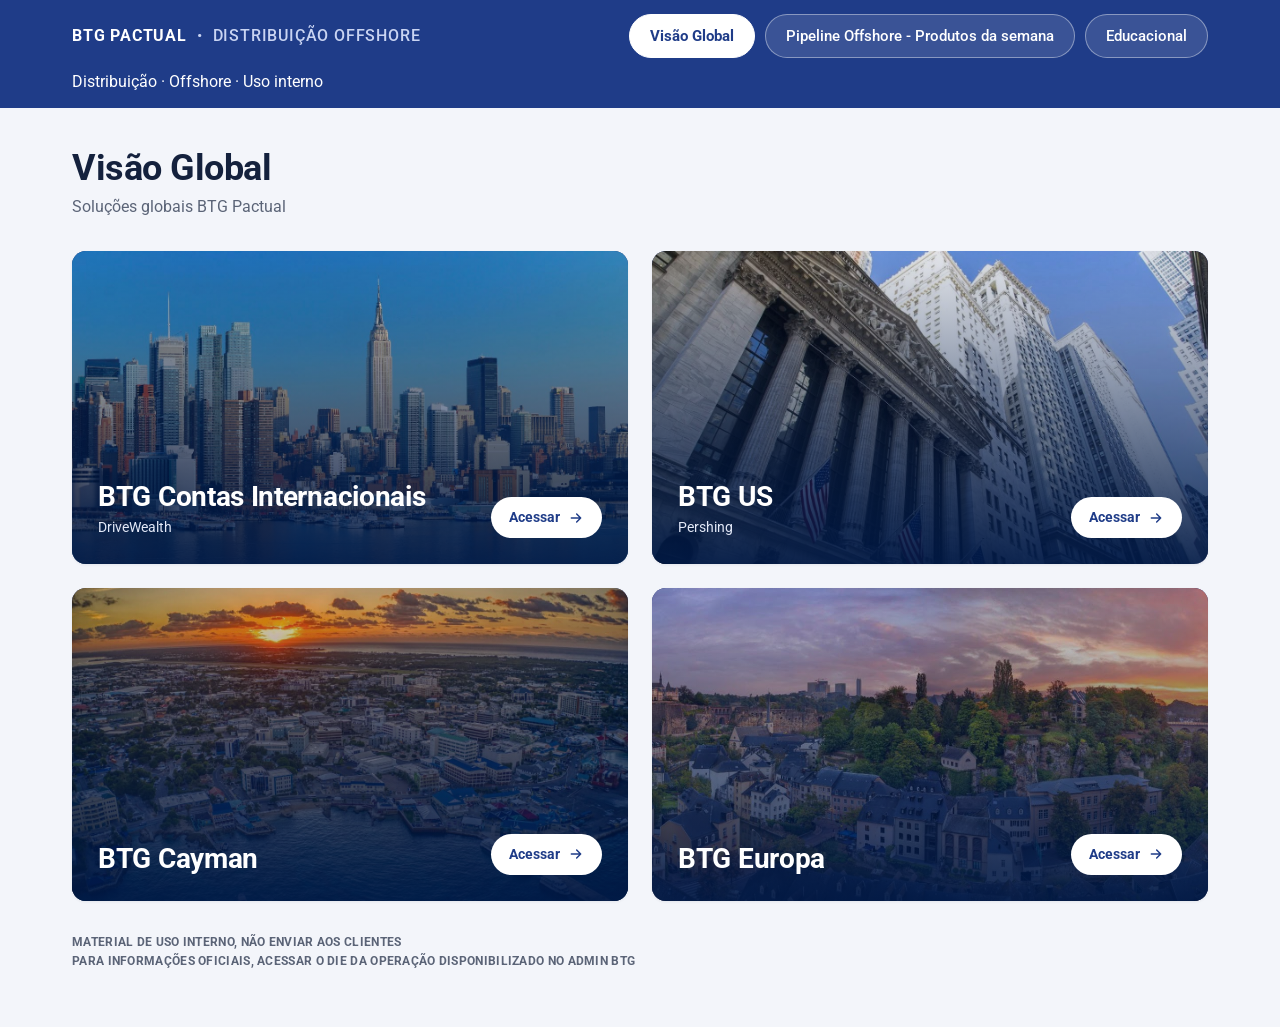
==== commit 4ce63d44: "Migrate offshore pages to shared layout Co-authored-by: Copilot <223556219+Copilot@users.noreply.git" ====
--- a/index.html
+++ b/index.html
@@ -11,6 +11,7 @@
   <div class="topbar__inner">
     <div class="brand">
       <span class="brand__name">btg pactual</span>
+      <span class="brand__dot" aria-hidden="true">•</span>
       <span class="brand__sub">distribuição offshore</span>
     </div>
     <nav class="nav" aria-label="Navegação">
@@ -27,40 +28,44 @@
     <p>Soluções globais BTG Pactual</p>
   </header>
 
-  <section class="grid grid--2" aria-label="Soluções globais">
+  <section class="photo-grid" aria-label="Soluções globais">
     <a class="photo-card" href="./contas-internacionais.html" aria-label="BTG Contas Internacionais (DriveWealth)">
       <img class="photo-card__img" src="card-btg-contas-internacionais.jpeg" alt="">
       <div class="photo-card__body">
-        <div>
+        <div class="photo-card__text">
           <div class="photo-card__title">BTG Contas Internacionais</div>
           <div class="photo-card__sub">DriveWealth</div>
         </div>
+        <span class="photo-card__go">Acessar <svg width="16" height="16" viewBox="0 0 24 24" fill="none" stroke="currentColor" stroke-width="2.2" stroke-linecap="round" stroke-linejoin="round" aria-hidden="true"><path d="M5 12h14M13 6l6 6-6 6"/></svg></span>
       </div>
     </a>
     <a class="photo-card" href="./btg-us.html" aria-label="BTG US (Pershing)">
       <img class="photo-card__img" src="card-btg-us.jpeg" alt="">
       <div class="photo-card__body">
-        <div>
+        <div class="photo-card__text">
           <div class="photo-card__title">BTG US</div>
           <div class="photo-card__sub">Pershing</div>
         </div>
+        <span class="photo-card__go">Acessar <svg width="16" height="16" viewBox="0 0 24 24" fill="none" stroke="currentColor" stroke-width="2.2" stroke-linecap="round" stroke-linejoin="round" aria-hidden="true"><path d="M5 12h14M13 6l6 6-6 6"/></svg></span>
       </div>
     </a>
     <a class="photo-card" href="./btg-cayman.html" aria-label="BTG Cayman">
       <img class="photo-card__img" src="card-btg-cayman.jpeg" alt="">
       <div class="photo-card__body">
-        <div class="photo-card__title">BTG Cayman</div>
+        <div class="photo-card__text"><div class="photo-card__title">BTG Cayman</div></div>
+        <span class="photo-card__go">Acessar <svg width="16" height="16" viewBox="0 0 24 24" fill="none" stroke="currentColor" stroke-width="2.2" stroke-linecap="round" stroke-linejoin="round" aria-hidden="true"><path d="M5 12h14M13 6l6 6-6 6"/></svg></span>
       </div>
     </a>
     <a class="photo-card" href="./btg-europa.html" aria-label="BTG Europa">
       <img class="photo-card__img" src="card-btg-europa.jpeg" alt="">
       <div class="photo-card__body">
-        <div class="photo-card__title">BTG Europa</div>
+        <div class="photo-card__text"><div class="photo-card__title">BTG Europa</div></div>
+        <span class="photo-card__go">Acessar <svg width="16" height="16" viewBox="0 0 24 24" fill="none" stroke="currentColor" stroke-width="2.2" stroke-linecap="round" stroke-linejoin="round" aria-hidden="true"><path d="M5 12h14M13 6l6 6-6 6"/></svg></span>
       </div>
     </a>
   </section>
 
-  <p class="disclaimer">
+  <p class="internal-note">
       <strong>MATERIAL DE USO INTERNO, NÃO ENVIAR AOS CLIENTES</strong><br />
       <strong>PARA INFORMAÇÕES OFICIAIS, ACESSAR O DIE DA OPERAÇÃO DISPONIBILIZADO NO ADMIN BTG</strong>
   </p>
--- a/style.css
+++ b/style.css
@@ -82,37 +82,37 @@
 }
 
 /* 2. CABEÇALHO E MENU ---------------------------------------------------- */
+/* Marca à esquerda ("BTG PACTUAL • DISTRIBUIÇÃO OFFSHORE") e menu em pílulas à direita.
+   A faixa fina "Uso interno" foi removida: o aviso fica no rodapé da Visão Global. */
 .topbar { background: var(--azul); color: #fff; }
 
 .topbar__inner {
   max-width: calc(var(--container) + 48px);
   margin: 0 auto;
-  padding: 0 24px;
-  min-height: 72px;
+  padding: 14px 24px;
   display: flex; flex-wrap: wrap; align-items: center; justify-content: space-between;
   gap: 12px 32px;
 }
 
-.brand { display: flex; align-items: baseline; gap: 12px; }
-.brand__name { font-size: 22px; font-weight: 700; letter-spacing: -0.2px; }
-.brand__sub { font-size: 15px; color: var(--azul-topo); }
-
-.nav { display: flex; flex-wrap: wrap; gap: 8px 28px; align-items: stretch; }
+.brand {
+  display: flex; align-items: baseline; gap: 10px; white-space: nowrap;
+  font-size: 16px; letter-spacing: 0.8px; text-transform: uppercase;
+}
+.brand__name { font-weight: 700; }
+.brand__dot  { color: var(--azul-topo); }
+.brand__sub  { font-weight: 500; color: var(--azul-topo); }
+
+.nav { display: flex; flex-wrap: wrap; gap: 10px; }
 .nav a {
-  color: var(--azul-topo);
-  text-decoration: none;
-  font-size: 15px;
-  padding: 26px 0 22px;
-  border-bottom: 3px solid transparent;
-}
-.nav a:hover { color: #fff; }
+  display: inline-flex; align-items: center; gap: 10px;
+  min-height: 44px; padding: 0 20px; border-radius: 999px;
+  font-size: 15px; font-weight: 500; color: #fff; text-decoration: none;
+  background: rgba(255, 255, 255, 0.12); border: 1px solid rgba(255, 255, 255, 0.4);
+  transition: background 0.15s ease;
+}
+.nav a:hover { background: rgba(255, 255, 255, 0.26); color: #fff; }
 .nav a.is-active, .nav a[aria-current="page"] {
-  color: #fff; font-weight: 500; border-bottom-color: #fff;
-}
-
-.topbar__tag {
-  font-size: 12px; font-weight: 500; letter-spacing: 0.6px; text-transform: uppercase;
-  color: #fff; border: 1px solid #8FA3DC; border-radius: 999px; padding: 4px 12px;
+  background: #fff; border-color: #fff; color: var(--azul); font-weight: 700;
 }
 
 /* 3. TÍTULOS E BOTÕES ---------------------------------------------------- */
@@ -202,10 +202,12 @@
 
 /* 5. GRADES -------------------------------------------------------------- */
 /* Quebram sozinhas: 3 colunas no PC, 2 no tablet, 1 no celular. */
-.grid { display: grid; gap: 24px; grid-template-columns: repeat(auto-fit, minmax(min(100%, 340px), 1fr)); }
+.grid { display: grid; gap: 20px; grid-template-columns: repeat(auto-fit, minmax(min(100%, 340px), 1fr)); }
 .grid--2 { grid-template-columns: repeat(auto-fit, minmax(min(100%, 440px), 1fr)); }
 .grid--3 { grid-template-columns: repeat(auto-fit, minmax(min(100%, 320px), 1fr)); }
-.grid--top { align-items: start; }
+.grid--top { align-items: start; } /* cards compactos de renda fixa */
+.grid > .card { height: 100%; }
+.grid--top > .card { height: auto; }
 
 /* 6. CARDS, BADGES E MÉTRICAS -------------------------------------------- */
 .card {
@@ -220,7 +222,8 @@
 .card__head { display: flex; flex-direction: column; align-items: flex-start; gap: 12px; }
 .card__eyebrow { font-size: 13px; color: var(--muted); }
 .card__title { font-size: 20px; line-height: 1.3; font-weight: 700; color: var(--texto); }
-.card__title--sm { font-size: 18px; line-height: 1.35; }
+/* Título com altura de 3 linhas: retorno, divisória e ISIN alinham entre cards da mesma fileira */
+.card__title--sm { font-size: 17px; line-height: 1.35; min-height: 4.05em; }
 .card__desc { font-size: 14px; line-height: 1.6; color: var(--texto-2); }
 .card__footnote { font-size: 12px; color: var(--muted); }
 
@@ -250,15 +253,16 @@
 .stats {
   display: grid; grid-template-columns: repeat(3, minmax(0, 1fr)); gap: 16px;
   border-top: 1px solid var(--linha); padding-top: 16px;
+  margin-top: auto; /* dados sempre na base do card */
 }
 .stats--2 { grid-template-columns: repeat(2, minmax(0, 1fr)); }
 .stat { display: flex; flex-direction: column; gap: 4px; min-width: 0; }
 .stat__label { font-size: 12px; color: var(--muted); }
-.stat__value { font-size: 15px; font-weight: 700; }
+.stat__value { font-size: 14px; font-weight: 700; }
 .stat--span-2 { grid-column: span 2; }
 .stat--full { grid-column: 1 / -1; }
 
-.isin { display: flex; align-items: center; gap: 6px; font-size: 15px; font-weight: 700; word-break: break-all; }
+.isin { display: flex; align-items: center; justify-content: flex-start; gap: 6px; font-size: 14px; font-weight: 700; word-break: break-all; }
 .copy-btn {
   position: relative; flex: none;
   display: inline-flex; align-items: center; justify-content: center;
@@ -301,10 +305,12 @@
 }
 
 /* 8. VISÃO GLOBAL (cards com foto) --------------------------------------- */
-/* Foto escura com degradê azul-marinho: unifica fotos de tons diferentes. */
+/* Grade 2x2 (1 coluna no celular). Foto escura com degradê azul-marinho. */
+.photo-grid { display: grid; gap: 24px; grid-template-columns: repeat(2, minmax(0, 1fr)); }
+
 .photo-card {
   position: relative; display: flex; flex-direction: column; justify-content: flex-end;
-  aspect-ratio: 16 / 9; min-height: 220px;
+  aspect-ratio: 16 / 9;
   border-radius: var(--raio); overflow: hidden;
   background: var(--azul-escuro); color: #fff; text-decoration: none;
   box-shadow: var(--sombra);
@@ -321,12 +327,27 @@
   background: linear-gradient(180deg, rgba(0, 25, 70, 0.1) 0%, rgba(0, 25, 70, 0.92) 100%);
 }
 .photo-card__body {
-  position: relative; z-index: 2; padding: 28px;
-  display: flex; flex-wrap: wrap; align-items: flex-end; justify-content: space-between; gap: 8px 16px;
-}
+  position: relative; z-index: 2; padding: 26px;
+  display: flex; flex-wrap: nowrap; align-items: flex-end; justify-content: space-between; gap: 12px 16px;
+}
+.photo-card__text { min-width: 0; }
 .photo-card__title { font-size: 28px; line-height: 1.15; font-weight: 700; letter-spacing: -0.3px; }
-.photo-card__sub { font-size: 15px; color: #E3E9F8; margin-top: 4px; }
-.photo-card__go { font-size: 14px; font-weight: 500; }
+.photo-card__sub { font-size: 14px; color: #E3E9F8; margin-top: 4px; }
+
+/* Botão arredondado "Acessar" (mesmo padrão em todos os cards) */
+.photo-card__go, .btn-round {
+  display: inline-flex; flex: none; align-items: center; justify-content: center; gap: 8px;
+  white-space: nowrap; text-decoration: none;
+  background: #fff; color: var(--azul); font-weight: 700; border-radius: 999px;
+}
+.photo-card__go { font-size: 14px; padding: 10px 18px; }
+.photo-card:hover .photo-card__go, .btn-round:hover { background: var(--azul-claro); color: var(--azul-escuro); }
+
+/* Aviso de uso interno (rodapé da Visão Global) */
+.internal-note {
+  font-size: 12px; line-height: 1.6; font-weight: 500; letter-spacing: 0.3px;
+  text-transform: uppercase; color: var(--muted);
+}
 
 /* 9. EDUCACIONAL --------------------------------------------------------- */
 .hero-banner {
@@ -357,6 +378,75 @@
 }
 .theme-card__link:hover { text-decoration: underline; }
 
+/* 9b. FAQ EM DESTAQUE E ESTADO VAZIO (páginas de plataforma) -------------- */
+/* Banner no topo de BTG Contas Internacionais, BTG US, BTG Cayman e BTG Europa.
+   Só aparece se a plataforma tiver FAQ. Sem FAQ, não mostrar nada ("em breve" removido). */
+.faq-banner {
+  background: linear-gradient(135deg, var(--azul) 0%, var(--azul-escuro) 100%);
+  color: #fff; border-radius: 16px; padding: 28px 36px;
+  display: flex; flex-wrap: wrap; align-items: center; justify-content: space-between;
+  gap: 20px 32px; box-shadow: 0 6px 18px rgba(20, 33, 61, 0.14);
+}
+.faq-banner__text { display: flex; align-items: center; gap: 20px; flex: 1 1 320px; min-width: 0; }
+.faq-banner__icon {
+  flex: none; display: inline-flex; align-items: center; justify-content: center;
+  width: 56px; height: 56px; border-radius: 50%; background: rgba(255, 255, 255, 0.16);
+}
+.faq-banner__body { display: flex; flex-direction: column; gap: 6px; min-width: 0; }
+.faq-banner__eyebrow { font-size: 12px; font-weight: 700; letter-spacing: 0.8px; text-transform: uppercase; color: var(--azul-topo); }
+.faq-banner__title { font-size: 26px; line-height: 1.2; font-weight: 700; letter-spacing: -0.3px; }
+.faq-banner .btn-round { font-size: 16px; min-height: 52px; padding: 0 28px; }
+
+.empty-state {
+  background: #fff; border: 1px dashed #AEBBDD; border-radius: var(--raio);
+  padding: 40px 24px; display: flex; flex-direction: column; align-items: center; gap: 10px;
+  text-align: center; color: var(--muted);
+}
+
+/* 9c. PÁGINA DE PLATAFORMA (menu Produtos na lateral) --------------------- */
+.shop { display: grid; grid-template-columns: 220px 240px minmax(0, 1fr); gap: 24px; align-items: start; }
+
+.shop__products, .shop__subs {
+  background: #fff; border: 1px solid var(--borda); border-radius: var(--raio);
+}
+.shop__products { padding: 20px 16px; display: flex; flex-direction: column; gap: 14px; }
+.shop__subs { padding: 12px; max-height: 520px; overflow-y: auto; }
+.shop__heading { padding: 0 4px; font-size: 18px; font-weight: 700; }
+.shop__list { display: flex; flex-direction: column; gap: 8px; }
+.shop__content { display: flex; flex-direction: column; gap: 16px; min-width: 0; }
+.shop__title { font-size: 22px; font-weight: 700; }
+
+.side-pill {
+  display: block; width: 100%; text-align: left;
+  font: inherit; font-size: 15px; color: var(--texto); background: #fff;
+  border: 1px solid var(--azul-borda); border-radius: 999px;
+  padding: 11px 18px; min-height: 44px; cursor: pointer;
+}
+.side-pill:hover { border-color: var(--azul); }
+.side-pill.is-active, .side-pill[aria-selected="true"] {
+  background: var(--azul); border-color: var(--azul); color: #fff; font-weight: 700;
+}
+
+.side-sub {
+  display: block; width: 100%; text-align: left;
+  font: inherit; font-size: 14px; line-height: 1.35; color: var(--muted); background: #fff;
+  border: 1px solid var(--azul-borda); border-radius: 8px;
+  padding: 10px 14px; min-height: 44px; cursor: pointer;
+}
+.side-sub:hover { border-color: var(--azul); }
+.side-sub.is-active, .side-sub[aria-selected="true"] {
+  color: var(--azul); background: var(--azul-claro); border-color: var(--azul); font-weight: 500;
+}
+
+/* Aviso "Confira na plataforma as taxas atualizadas." */
+.info-note {
+  display: flex; align-items: center; gap: 12px;
+  background: #EAF0FC; border: 1px solid var(--azul-borda); border-left: 4px solid var(--azul);
+  border-radius: 10px; padding: 14px 18px;
+  font-size: 15px; font-weight: 500; color: var(--azul-escuro);
+}
+.info-note svg { flex: none; color: var(--azul); }
+
 /* 10. FAQ (temas na lateral + acordeão) ---------------------------------- */
 .faq-layout { display: flex; flex-wrap: wrap; align-items: flex-start; gap: 24px; }
 
@@ -402,10 +492,17 @@
 /* 11. RESPONSIVO ---------------------------------------------------------- */
 @media (max-width: 1023px) {
   .photo-card__title { font-size: 24px; }
+  .shop { grid-template-columns: minmax(0, 1fr); }
+  .shop__subs { max-height: none; }
 }
 
 @media (max-width: 760px) {
-  .faq-side { flex-basis: 100%; padding: 14px 12px; }
+  /* Produtos e subcategorias viram faixas horizontais */
+  .shop__list { flex-direction: row; overflow-x: auto; padding-bottom: 4px; }
+  .side-pill, .side-sub { width: auto; flex: none; white-space: nowrap; }
+  .shop__products { padding: 14px 12px; }
+
+  .faq-side { flex-basis: 100%; min-width: 0; max-width: 100%; padding: 14px 12px; }
   .faq-side__list { flex-direction: row; overflow-x: auto; padding-bottom: 4px; }
   .faq-theme { width: auto; white-space: nowrap; }
 }
@@ -414,11 +511,10 @@
   .container { padding: 0 16px; }
   .page { padding-top: 24px; padding-bottom: 40px; gap: 24px; }
 
-  .topbar__inner { padding: 12px 16px; gap: 8px; }
-  .brand__name { font-size: 20px; }
-  .nav { width: 100%; flex-wrap: nowrap; overflow-x: auto; gap: 20px; }
-  .nav a { padding: 10px 0 8px; white-space: nowrap; }
-  .topbar__tag { display: none; }
+  .topbar__inner { padding: 12px 16px; gap: 10px; }
+  .brand { font-size: 14px; }
+  .nav { width: 100%; flex-wrap: nowrap; overflow-x: auto; padding-bottom: 4px; }
+  .nav a { white-space: nowrap; flex: none; }
 
   .page-header h1 { font-size: 28px; }
   .section-title h2 { font-size: 21px; }
@@ -436,8 +532,13 @@
   .subtabs { gap: 20px; overflow-x: auto; flex-wrap: nowrap; }
   .subtab { white-space: nowrap; }
 
-  .photo-card { aspect-ratio: 4 / 3; }
+  .photo-grid { grid-template-columns: 1fr; }
   .photo-card__body { padding: 20px; }
+  .photo-card__title { font-size: 22px; }
+
+  .faq-banner { padding: 24px; }
+  .faq-banner__title { font-size: 22px; }
+  .faq-banner .btn-round { width: 100%; }
 
   .hero-banner { padding: 24px; }
   .hero-banner h2 { font-size: 26px; }
@@ -446,6 +547,15 @@
   .faq-item__a { padding: 0 16px 16px 16px; }
 }
 
+.shop.shop--no-categories { grid-template-columns: 220px minmax(0, 1fr); }
+.shop__subs[hidden], .shop-category-list[hidden], .product-panel[hidden] { display: none; }
+.fixed-income-card > .stats { grid-template-columns: repeat(2, minmax(0, 1fr)); }
+.fixed-income-card > .stats .stat__value { overflow-wrap: anywhere; line-height: 1.35; }
+
+@media (max-width: 1023px) {
+  .shop.shop--no-categories { grid-template-columns: minmax(0, 1fr); }
+}
+
 @media (prefers-reduced-motion: reduce) {
   *, *::before, *::after { transition: none !important; animation: none !important; }
 }
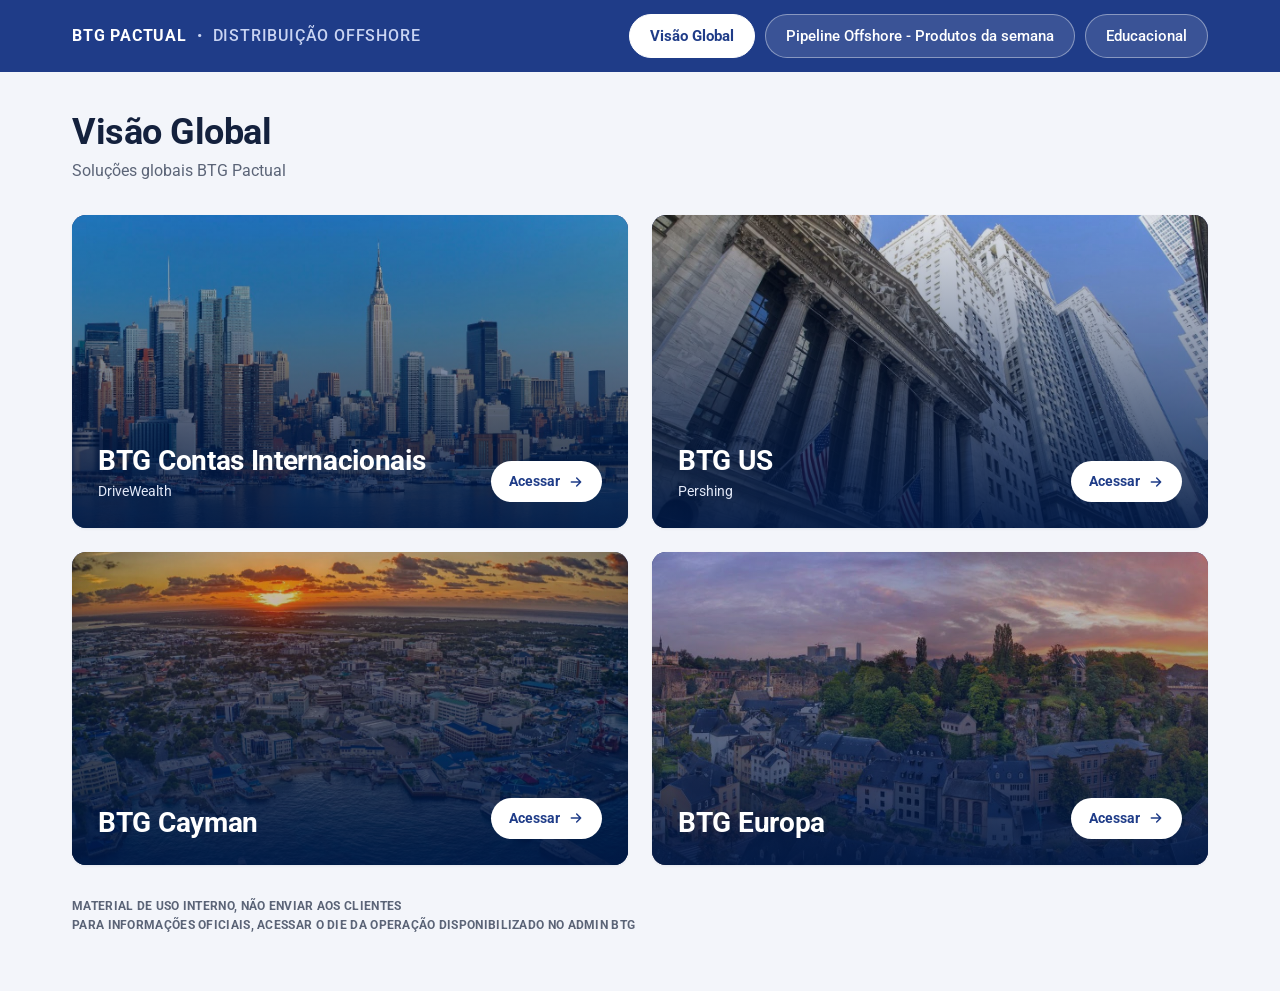
==== commit f48a1071: "Apply latest offshore visual standards Co-authored-by: Copilot <223556219+Copilot@users.noreply.gith" ====
--- a/index.html
+++ b/index.html
@@ -19,7 +19,6 @@
       <a href="./empresas.html">Pipeline Offshore - Produtos da semana</a>
       <a href="./educacional.html">Educacional</a>
     </nav>
-    <span class="topbar__tag">Distribuição · Offshore · Uso interno</span>
   </div>
 </header>
 <main class="container page">
--- a/style.css
+++ b/style.css
@@ -74,6 +74,9 @@
   padding: 0 24px;
 }
 
+/* Páginas de plataforma (com menu lateral): usa mais a largura da tela */
+.container--wide { max-width: calc(1440px + 48px); }
+
 .page { padding-top: 40px; padding-bottom: 56px; display: flex; flex-direction: column; gap: 32px; }
 
 .sr-only {
@@ -205,6 +208,8 @@
 .grid { display: grid; gap: 20px; grid-template-columns: repeat(auto-fit, minmax(min(100%, 340px), 1fr)); }
 .grid--2 { grid-template-columns: repeat(auto-fit, minmax(min(100%, 440px), 1fr)); }
 .grid--3 { grid-template-columns: repeat(auto-fit, minmax(min(100%, 320px), 1fr)); }
+/* Grade de produtos: o número de colunas se ajusta sozinho à largura (2, 3 ou 4 cards por fileira) */
+.grid--cards { grid-template-columns: repeat(auto-fill, minmax(min(100%, 280px), 1fr)); }
 .grid--top { align-items: start; } /* cards compactos de renda fixa */
 .grid > .card { height: 100%; }
 .grid--top > .card { height: auto; }
@@ -223,7 +228,7 @@
 .card__eyebrow { font-size: 13px; color: var(--muted); }
 .card__title { font-size: 20px; line-height: 1.3; font-weight: 700; color: var(--texto); }
 /* Título com altura de 3 linhas: retorno, divisória e ISIN alinham entre cards da mesma fileira */
-.card__title--sm { font-size: 17px; line-height: 1.35; min-height: 4.05em; }
+.card__title--sm { font-size: 17px; line-height: 1.35; min-height: 2.7em; }
 .card__desc { font-size: 14px; line-height: 1.6; color: var(--texto-2); }
 .card__footnote { font-size: 12px; color: var(--muted); }
 
@@ -256,9 +261,9 @@
   margin-top: auto; /* dados sempre na base do card */
 }
 .stats--2 { grid-template-columns: repeat(2, minmax(0, 1fr)); }
-.stat { display: flex; flex-direction: column; gap: 4px; min-width: 0; }
+.stat { display: flex; flex-direction: column; align-items: flex-start; gap: 4px; min-width: 0; }
 .stat__label { font-size: 12px; color: var(--muted); }
-.stat__value { font-size: 14px; font-weight: 700; }
+.stat__value { margin: 0; padding: 0; text-align: left; font-size: 14px; font-weight: 700; }
 .stat--span-2 { grid-column: span 2; }
 .stat--full { grid-column: 1 / -1; }
 
@@ -547,15 +552,6 @@
   .faq-item__a { padding: 0 16px 16px 16px; }
 }
 
-.shop.shop--no-categories { grid-template-columns: 220px minmax(0, 1fr); }
-.shop__subs[hidden], .shop-category-list[hidden], .product-panel[hidden] { display: none; }
-.fixed-income-card > .stats { grid-template-columns: repeat(2, minmax(0, 1fr)); }
-.fixed-income-card > .stats .stat__value { overflow-wrap: anywhere; line-height: 1.35; }
-
-@media (max-width: 1023px) {
-  .shop.shop--no-categories { grid-template-columns: minmax(0, 1fr); }
-}
-
 @media (prefers-reduced-motion: reduce) {
   *, *::before, *::after { transition: none !important; animation: none !important; }
 }
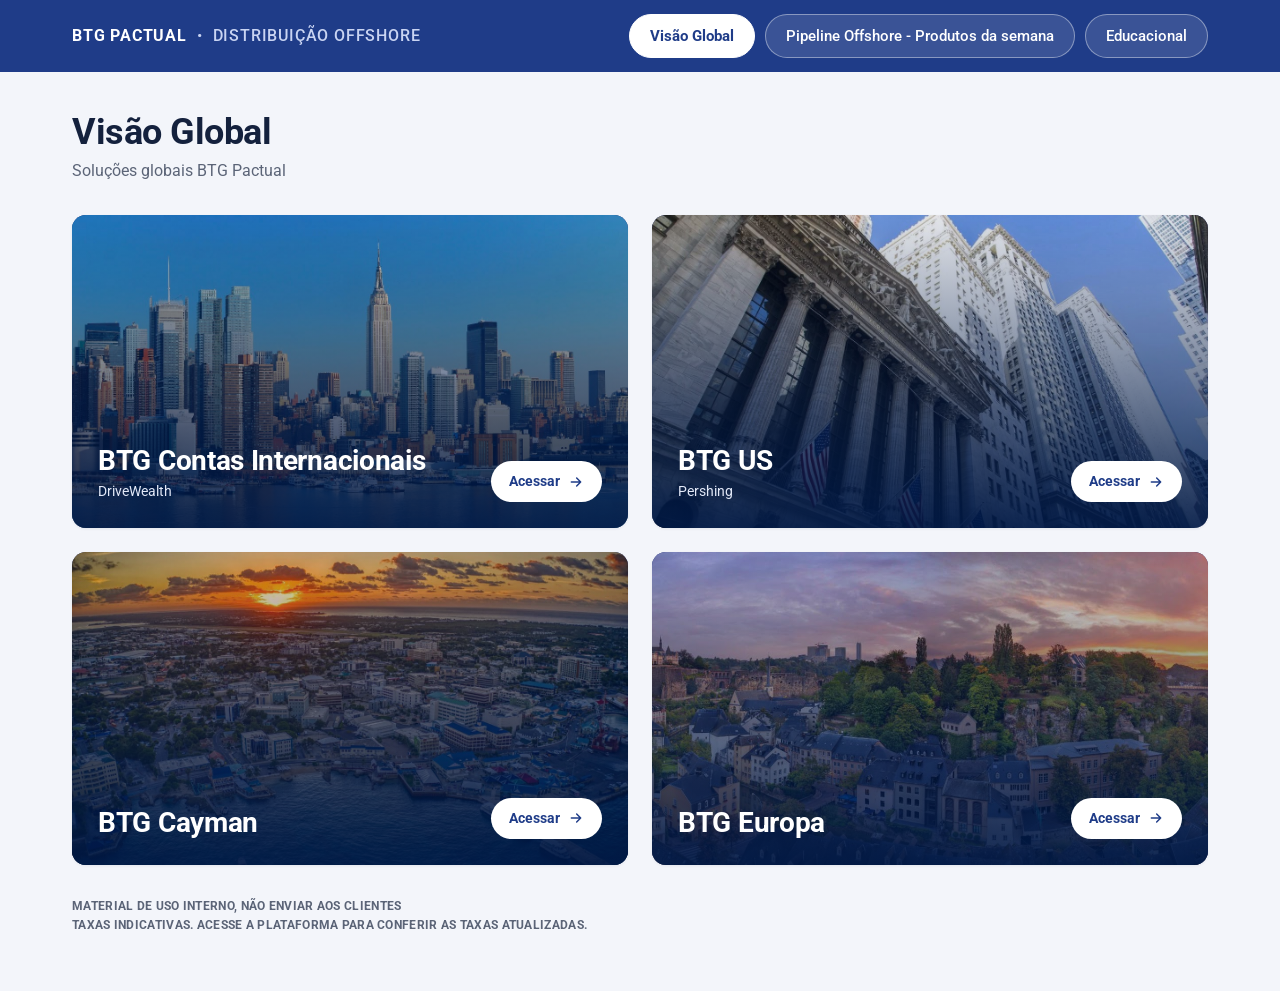
==== commit fa29c260: "Fix offshore FAQ and fund presentation Co-authored-by: Copilot <223556219+Copilot@users.noreply.gith" ====
--- a/index.html
+++ b/index.html
@@ -66,7 +66,7 @@
 
   <p class="internal-note">
       <strong>MATERIAL DE USO INTERNO, NÃO ENVIAR AOS CLIENTES</strong><br />
-      <strong>PARA INFORMAÇÕES OFICIAIS, ACESSAR O DIE DA OPERAÇÃO DISPONIBILIZADO NO ADMIN BTG</strong>
+      <strong>TAXAS INDICATIVAS. ACESSE A PLATAFORMA PARA CONFERIR AS TAXAS ATUALIZADAS.</strong>
   </p>
 </main>
 </body>
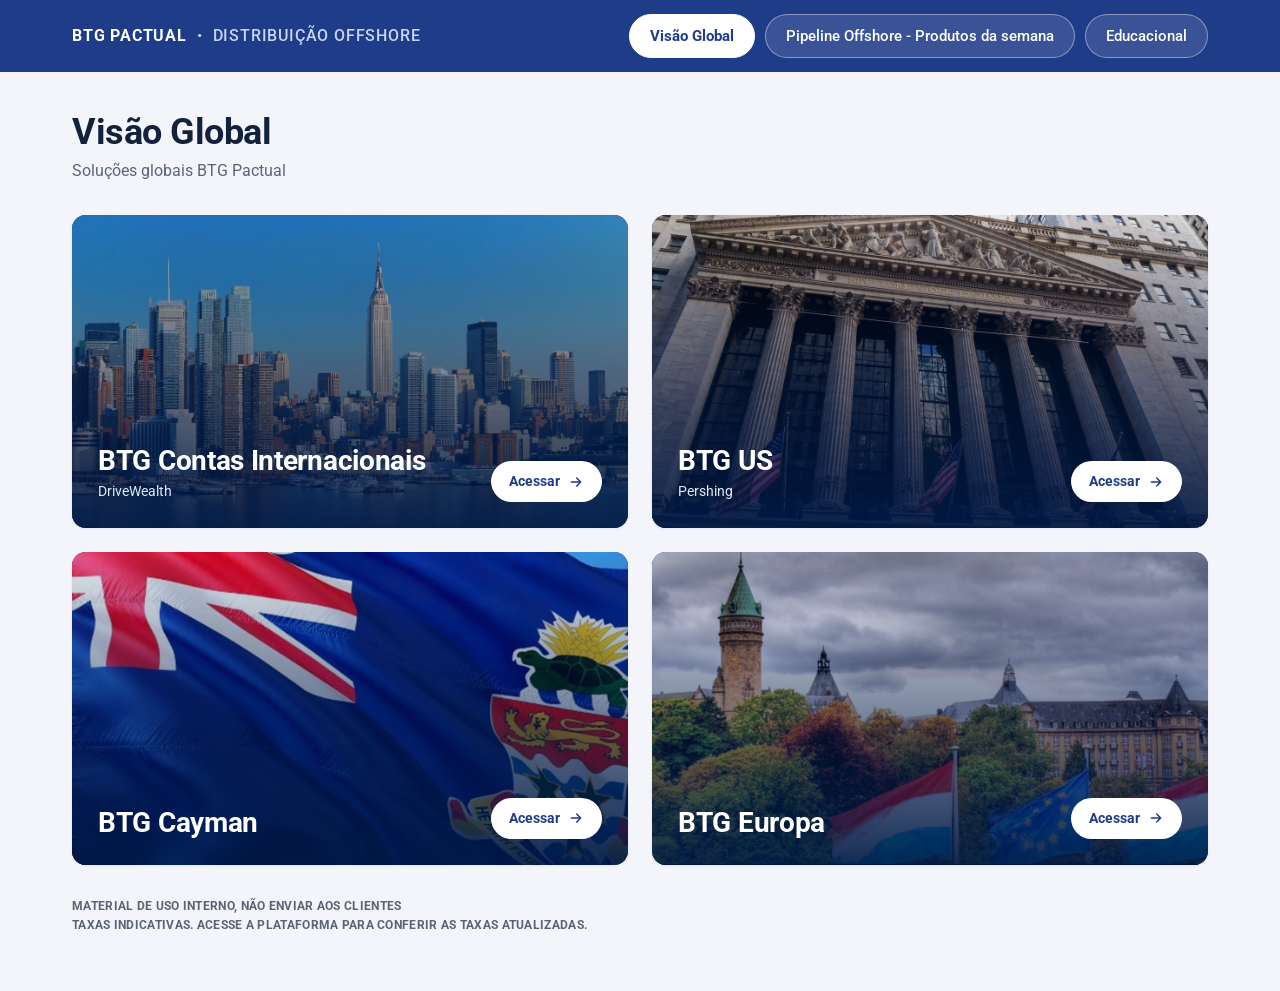
==== commit e72214cf: "Add social share preview for the overview page Co-authored-by: Copilot <223556219+Copilot@users.nore" ====
--- a/index.html
+++ b/index.html
@@ -4,6 +4,21 @@
   <meta charset="UTF-8">
   <meta name="viewport" content="width=device-width, initial-scale=1">
   <title>Visão Global — Distribuição Offshore | BTG Pactual</title>
+  <meta name="description" content="Visão das contas internacionais, BTG US, Cayman e Europa, e soluções da distribuição offshore BTG Pactual.">
+  <meta property="og:type" content="website">
+  <meta property="og:locale" content="pt_BR">
+  <meta property="og:site_name" content="BTG Pactual — Distribuição Offshore">
+  <meta property="og:title" content="Visão Global — Distribuição Offshore | BTG Pactual">
+  <meta property="og:description" content="Conheça BTG Contas Internacionais, BTG US, Cayman e Europa.">
+  <meta property="og:url" content="https://btg-pactual.github.io/btg-distribuicao-offshore/">
+  <meta property="og:image" content="https://btg-pactual.github.io/btg-distribuicao-offshore/social-share-cover.jpg">
+  <meta property="og:image:width" content="1200">
+  <meta property="og:image:height" content="630">
+  <meta property="og:image:type" content="image/jpeg">
+  <meta name="twitter:card" content="summary_large_image">
+  <meta name="twitter:title" content="Visão Global — Distribuição Offshore | BTG Pactual">
+  <meta name="twitter:description" content="Conheça BTG Contas Internacionais, BTG US, Cayman e Europa.">
+  <meta name="twitter:image" content="https://btg-pactual.github.io/btg-distribuicao-offshore/social-share-cover.jpg">
   <link rel="stylesheet" href="style.css">
 </head>
 <body>
--- a/style.css
+++ b/style.css
@@ -409,7 +409,8 @@
 }
 
 /* 9c. PÁGINA DE PLATAFORMA (menu Produtos na lateral) --------------------- */
-.shop { display: grid; grid-template-columns: 220px 240px minmax(0, 1fr); gap: 24px; align-items: start; }
+.shop { display: grid; grid-template-columns: 220px minmax(0, 1fr); gap: 24px; align-items: start; }
+.shop--with-subs { grid-template-columns: 220px 240px minmax(0, 1fr); }
 
 .shop__products, .shop__subs {
   background: #fff; border: 1px solid var(--borda); border-radius: var(--raio);
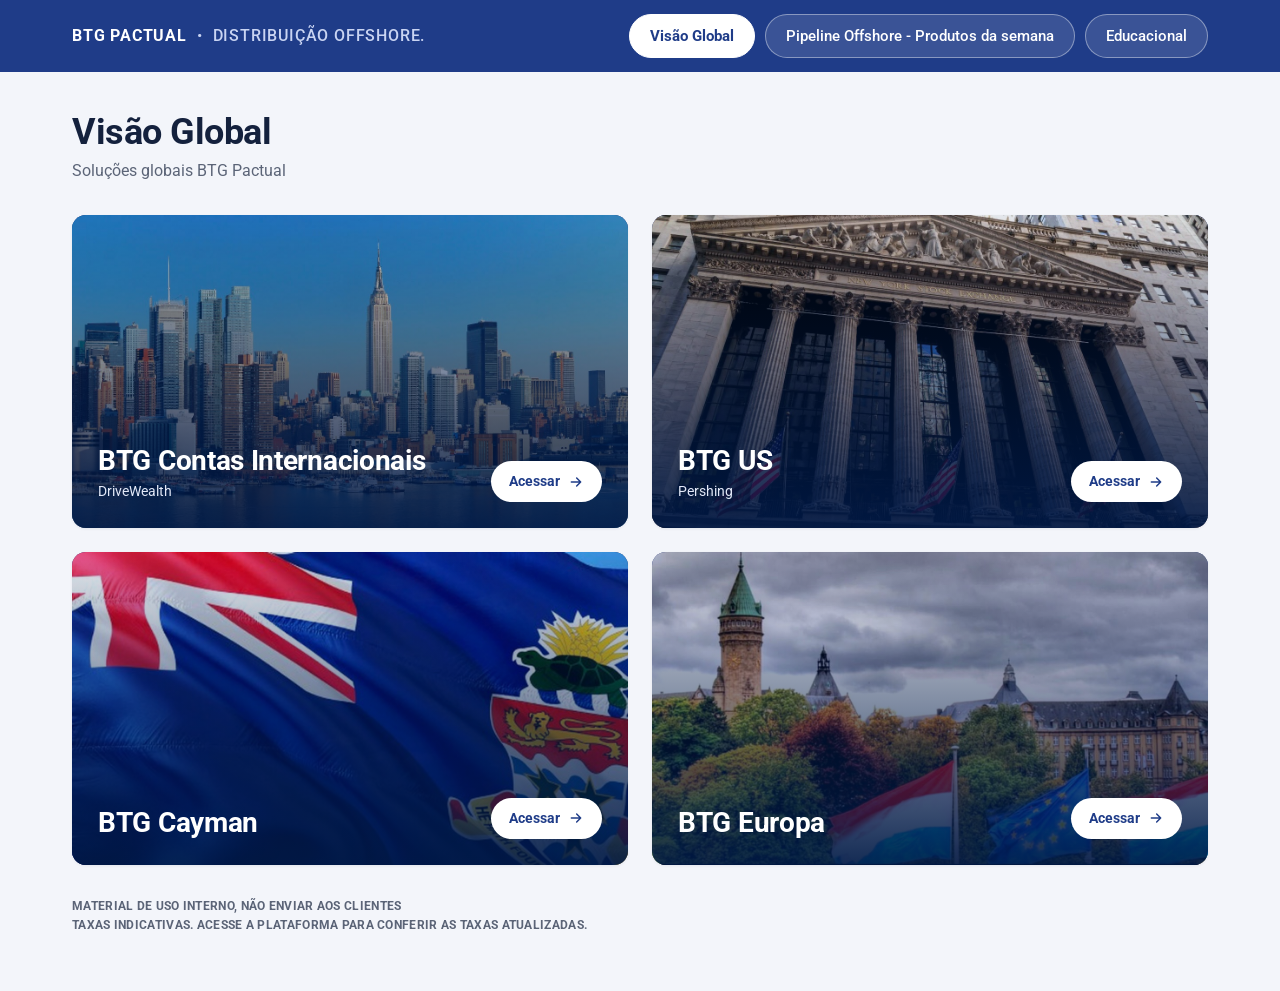
==== commit 8e2efec6: "Adiciona ponto final no titulo Distribuição Offshore da visão global Co-authored-by: Copilot <223556" ====
--- a/index.html
+++ b/index.html
@@ -3,21 +3,18 @@
 <head>
   <meta charset="UTF-8">
   <meta name="viewport" content="width=device-width, initial-scale=1">
-  <title>Visão Global — Distribuição Offshore | BTG Pactual</title>
-  <meta name="description" content="Visão das contas internacionais, BTG US, Cayman e Europa, e soluções da distribuição offshore BTG Pactual.">
+  <title>Prateleira Global — Distribuição Offshore | BTG Pactual</title>
   <meta property="og:type" content="website">
   <meta property="og:locale" content="pt_BR">
   <meta property="og:site_name" content="BTG Pactual — Distribuição Offshore">
-  <meta property="og:title" content="Visão Global — Distribuição Offshore | BTG Pactual">
-  <meta property="og:description" content="Conheça BTG Contas Internacionais, BTG US, Cayman e Europa.">
+  <meta property="og:title" content="Prateleira Global — Distribuição Offshore | BTG Pactual">
   <meta property="og:url" content="https://btg-pactual.github.io/btg-distribuicao-offshore/">
   <meta property="og:image" content="https://btg-pactual.github.io/btg-distribuicao-offshore/social-share-cover.jpg">
   <meta property="og:image:width" content="1200">
   <meta property="og:image:height" content="630">
   <meta property="og:image:type" content="image/jpeg">
   <meta name="twitter:card" content="summary_large_image">
-  <meta name="twitter:title" content="Visão Global — Distribuição Offshore | BTG Pactual">
-  <meta name="twitter:description" content="Conheça BTG Contas Internacionais, BTG US, Cayman e Europa.">
+  <meta name="twitter:title" content="Prateleira Global — Distribuição Offshore | BTG Pactual">
   <meta name="twitter:image" content="https://btg-pactual.github.io/btg-distribuicao-offshore/social-share-cover.jpg">
   <link rel="stylesheet" href="style.css">
 </head>
@@ -27,7 +24,7 @@
     <div class="brand">
       <span class="brand__name">btg pactual</span>
       <span class="brand__dot" aria-hidden="true">•</span>
-      <span class="brand__sub">distribuição offshore</span>
+      <span class="brand__sub">distribuição offshore.</span>
     </div>
     <nav class="nav" aria-label="Navegação">
       <a href="./index.html" class="is-active">Visão Global</a>
